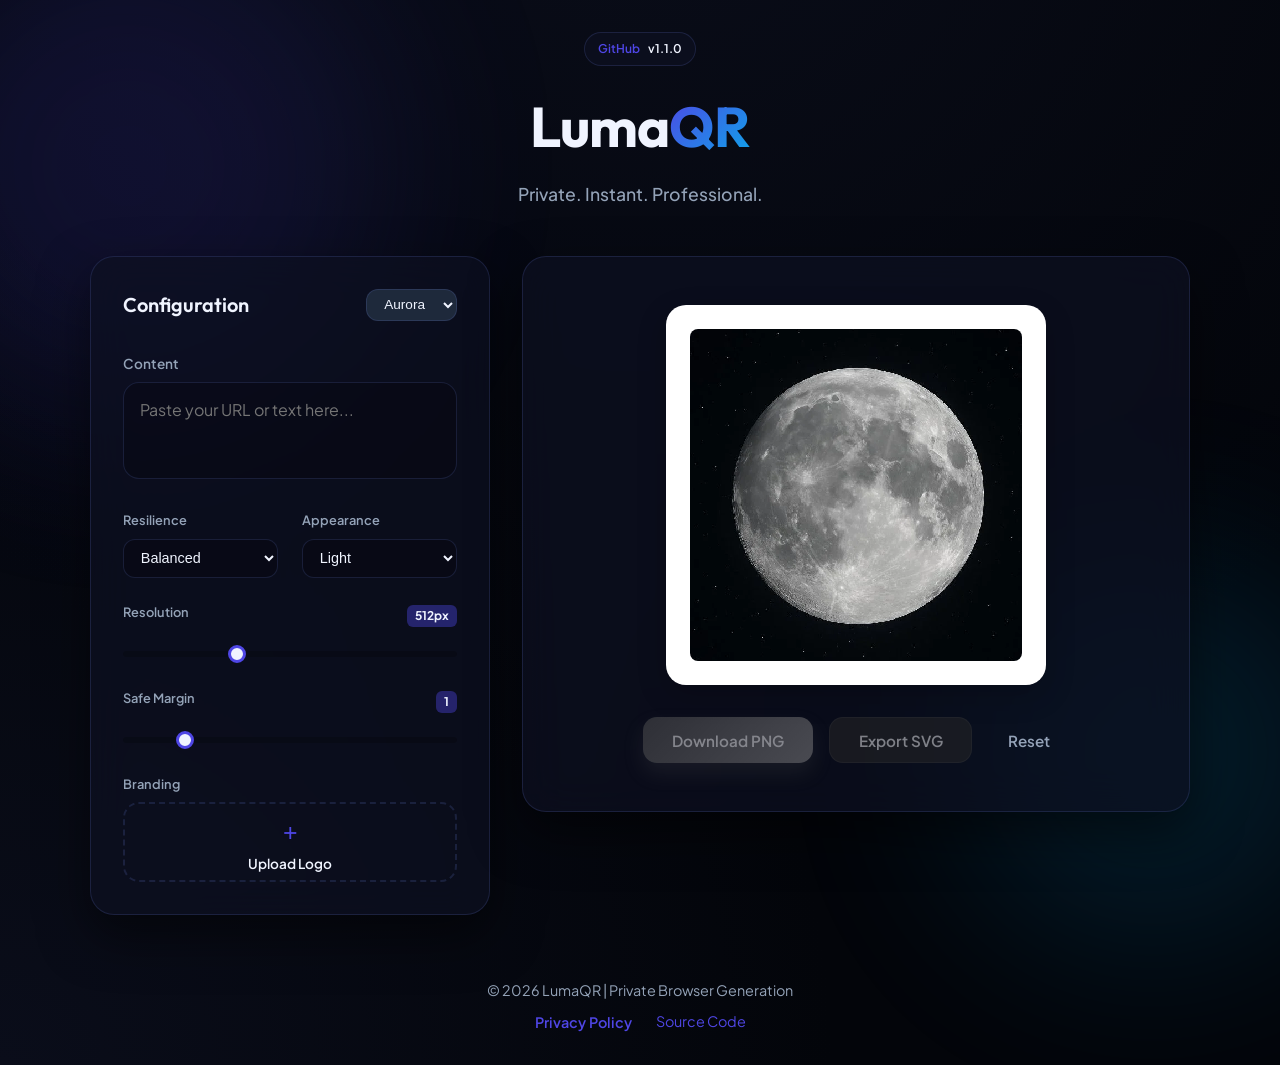
==== doc/index.html @ f00524c3 "moved the content folder from public to doc" ====
<!DOCTYPE html>
<html lang="en" data-theme="aurora">
  <head>
    <meta charset="UTF-8" />
    <meta name="viewport" content="width=device-width,initial-scale=1" />
    <meta
      name="description"
      content="LumaQR: Generate premium, private QR codes instantly in your browser. No account, no server-side storage, fast PNG/SVG export with custom logos."
    />
    <meta name="robots" content="index,follow" />
    <link rel="canonical" href="./" />

    <meta property="og:type" content="website" />
    <meta property="og:title" content="LumaQR | Premium QR Code Generator" />
    <meta
      property="og:description"
      content="Generate high-quality QR codes instantly. Privacy-first, browser-based, and customizable themes."
    />
    <meta property="og:image" content="./assets/luna.webp" />
    <meta property="og:url" content="./" />

    <meta name="twitter:card" content="summary_large_image" />
    <meta name="twitter:title" content="LumaQR | Premium QR Code Generator" />
    <meta
      name="twitter:description"
      content="Fast browser-based QR generator with customizable themes and logo support."
    />
    <meta name="twitter:image" content="./assets/luna.webp" />

    <title>LumaQR | Fast, Private, Premium</title>
    <link rel="icon" type="image/png" href="./assets/luna.webp" />
    <meta name="google-adsense-account" content="ca-pub-6433842942378095" />

    <link rel="preconnect" href="https://fonts.googleapis.com" />
    <link rel="preconnect" href="https://fonts.gstatic.com" crossorigin />
    <link
      href="https://fonts.googleapis.com/css2?family=Plus+Jakarta+Sans:wght@400;500;600;700&family=Outfit:wght@600;700&display=swap"
      rel="stylesheet"
    />

    <script src="./js/vendor/qrcode.min.js" defer></script>
    <script
      async
      src="https://pagead2.googlesyndication.com/pagead/js/adsbygoogle.js?client=ca-pub-6433842942378095"
      crossorigin="anonymous"
    ></script>
    <link rel="stylesheet" href="./css/styles.css" />
    <script src="./js/main.js" defer></script>
  </head>
  <body>
    <div class="glow-orb orb-1" aria-hidden="true"></div>
    <div class="glow-orb orb-2" aria-hidden="true"></div>
    <div id="toast-container" aria-live="polite"></div>

    <main class="app-container">
      <header class="app-header">
        <div class="header-badge">
          <a
            href="https://github.com/Pamperito74/luna-qr"
            target="_blank"
            rel="noopener noreferrer"
            class="badge-link"
          >
            <span class="badge-icon">GitHub</span>
            <span class="badge-text">v1.1.0</span>
          </a>
        </div>
        <h1>Luma<span>QR</span></h1>
        <p class="tagline">Private. Instant. Professional.</p>
      </header>

      <div class="main-layout">
        <!-- Sidebar Controls -->
        <aside class="controls-panel card">
          <div class="panel-header">
            <h2>Configuration</h2>
            <div class="theme-picker">
              <select id="themeSelect" aria-label="Select theme">
                <option value="aurora">Aurora</option>
                <option value="sunset">Sunset</option>
                <option value="mint">Mint</option>
              </select>
            </div>
          </div>

          <form id="qrForm" class="config-form" novalidate>
            <div class="input-group">
              <label for="inputText">Content</label>
              <textarea
                id="inputText"
                placeholder="Paste your URL or text here..."
                rows="3"
                maxlength="4296"
                required
              ></textarea>
            </div>

            <div class="settings-grid">
              <div class="setting">
                <label for="eccSelect">Resilience</label>
                <select id="eccSelect">
                  <option value="M">Balanced</option>
                  <option value="L">Compact</option>
                  <option value="Q">Robust</option>
                  <option value="H">Maximum</option>
                </select>
              </div>

              <div class="setting">
                <label for="bgModeSelect">Appearance</label>
                <select id="bgModeSelect">
                  <option value="light">Light</option>
                  <option value="dark">Dark</option>
                  <option value="transparent">Transparent</option>
                </select>
              </div>

              <div class="setting full-width">
                <div class="label-row">
                  <label for="sizeRange">Resolution</label>
                  <span class="value-tag"><span id="sizeValue">512</span>px</span>
                </div>
                <input id="sizeRange" type="range" min="256" max="1024" step="64" value="512" />
              </div>

              <div class="setting full-width">
                <div class="label-row">
                  <label for="marginRange">Safe Margin</label>
                  <span class="value-tag"><span id="marginValue">1</span></span>
                </div>
                <input id="marginRange" type="range" min="0" max="6" step="1" value="1" />
              </div>

              <div class="setting full-width logo-setting">
                <label>Branding</label>
                <div class="file-upload-wrapper">
                  <input id="logoInput" type="file" accept="image/png,image/jpeg,image/webp" />
                  <div class="file-dummy">
                    <span class="upload-icon">+</span>
                    <span class="upload-text">Upload Logo</span>
                  </div>
                </div>
                <div id="logoControls" class="hidden">
                  <div class="label-row">
                    <label for="logoSizeRange">Logo Scale</label>
                    <span class="value-tag"><span id="logoSizeValue">20</span>%</span>
                  </div>
                  <input id="logoSizeRange" type="range" min="12" max="30" step="1" value="20" />
                  <button id="removeLogoBtn" type="button" class="btn-text">Remove Logo</button>
                </div>
              </div>
            </div>
          </form>
        </aside>

        <!-- Preview Area -->
        <section class="preview-panel">
          <div class="preview-card card">
            <div id="qrContainer" class="qr-canvas-wrap">
              <img
                src="./assets/moon.webp"
                alt="QR Preview"
                id="qrImage"
                width="512"
                height="512"
              />
            </div>
            
            <div class="action-bar">
              <button id="downloadBtn" class="btn-primary" disabled>
                Download PNG
              </button>
              <button id="downloadSvgBtn" class="btn-secondary" disabled>
                Export SVG
              </button>
              <button id="clearBtn" class="btn-ghost">Reset</button>
            </div>
          </div>
          
          <div id="formMessage" class="status-message" aria-live="polite"></div>
        </section>
      </div>

      <footer class="app-footer">
        <p>&copy; <span id="year"></span> LumaQR | Private Browser Generation</p>
        <div class="footer-links">
          <button id="privacy-btn">Privacy Policy</button>
          <a href="https://github.com/Pamperito74/luna-qr" target="_blank" rel="noopener noreferrer">Source Code</a>
        </div>
      </footer>
    </main>

    <!-- Privacy Modal (Simplified for Premium feel) -->
    <div id="privacy-modal" role="dialog" aria-modal="true" aria-hidden="true">
      <div class="modal-glass">
        <div class="modal-content">
          <h2>Privacy at LumaQR</h2>
          <div class="scroll-area">
            <p><strong>100% Client-Side.</strong> Your data never leaves your browser. We don't have a backend to store your URLs or text.</p>
            <p><strong>Local Storage.</strong> We only save your theme preference locally.</p>
            <p><strong>Third-Parties.</strong> We use Google AdSense for hosting costs. They may use cookies for ad delivery.</p>
            <p><strong>Contact.</strong> <a href="mailto:luna-administrator@proton.me">luna-administrator@proton.me</a></p>
          </div>
          <button id="close-modal" class="btn-primary">Got it</button>
        </div>
      </div>
    </div>
  </body>
</html>
---- doc/css/styles.css ----
:root {
  --font-display: "Outfit", sans-serif;
  --font-body: "Plus Jakarta Sans", sans-serif;

  /* Aurora Theme (Default) */
  --bg: #03050a;
  --bg-accent: #0a0d1a;
  --surface: rgba(13, 17, 33, 0.7);
  --surface-border: rgba(120, 150, 255, 0.15);
  --text: #f0f4ff;
  --text-muted: #94a3b8;
  --primary: #4f46e5;
  --primary-glow: rgba(79, 70, 229, 0.4);
  --accent: #0ea5e9;
  --button-bg: #1e293b;
  --button-hover: #334155;
  --card-shadow: 0 20px 50px rgba(0, 0, 0, 0.5);
}

html[data-theme="sunset"] {
  --bg: #0a0505;
  --bg-accent: #1a0d0d;
  --surface: rgba(33, 13, 13, 0.7);
  --surface-border: rgba(255, 120, 120, 0.15);
  --text: #fff0f0;
  --text-muted: #b89494;
  --primary: #e11d48;
  --primary-glow: rgba(225, 29, 72, 0.4);
  --accent: #f59e0b;
  --button-bg: #3b1e1e;
  --button-hover: #553333;
}

html[data-theme="mint"] {
  --bg: #050a09;
  --bg-accent: #0d1a18;
  --surface: rgba(13, 33, 30, 0.7);
  --surface-border: rgba(120, 255, 220, 0.15);
  --text: #f0fffb;
  --text-muted: #94b8af;
  --primary: #059669;
  --primary-glow: rgba(5, 150, 105, 0.4);
  --accent: #10b981;
  --button-bg: #1e3b35;
  --button-hover: #33554d;
}

* {
  box-sizing: border-box;
  margin: 0;
  padding: 0;
}

body {
  font-family: var(--font-body);
  background-color: var(--bg);
  background-image: 
    radial-gradient(circle at 50% -20%, var(--bg-accent), transparent 70%),
    radial-gradient(circle at 0% 100%, var(--bg-accent), transparent 50%);
  color: var(--text);
  line-height: 1.6;
  min-height: 100vh;
  display: flex;
  justify-content: center;
  align-items: center;
  padding: 2rem 1rem;
  overflow-x: hidden;
}

/* Background Orbs */
.glow-orb {
  position: fixed;
  border-radius: 50%;
  z-index: -1;
  filter: blur(100px);
  opacity: 0.15;
  pointer-events: none;
}

.orb-1 {
  width: 40vw;
  height: 40vw;
  top: -10%;
  left: -10%;
  background: var(--primary);
}

.orb-2 {
  width: 30vw;
  height: 30vw;
  bottom: -5%;
  right: -5%;
  background: var(--accent);
}

.app-container {
  width: 100%;
  max-width: 1100px;
  animation: fadeUp 0.8s cubic-bezier(0.16, 1, 0.3, 1);
}

/* Header */
.app-header {
  text-align: center;
  margin-bottom: 3rem;
}

.header-badge {
  display: inline-block;
  margin-bottom: 1rem;
}

.badge-link {
  display: flex;
  align-items: center;
  gap: 0.5rem;
  padding: 0.4rem 0.8rem;
  background: var(--surface);
  border: 1px solid var(--surface-border);
  border-radius: 100px;
  text-decoration: none;
  font-size: 0.75rem;
  font-weight: 600;
  color: var(--text);
  transition: all 0.3s ease;
}

.badge-link:hover {
  background: var(--button-hover);
  border-color: var(--primary);
}

.badge-icon {
  color: var(--primary);
}

.app-header h1 {
  font-family: var(--font-display);
  font-size: 3.5rem;
  font-weight: 700;
  letter-spacing: -0.02em;
  margin-bottom: 0.5rem;
}

.app-header h1 span {
  background: linear-gradient(135deg, var(--primary), var(--accent));
  -webkit-background-clip: text;
  -webkit-text-fill-color: transparent;
}

.tagline {
  color: var(--text-muted);
  font-size: 1.1rem;
  font-weight: 500;
}

/* Layout */
.main-layout {
  display: grid;
  grid-template-columns: 400px 1fr;
  gap: 2rem;
  align-items: start;
}

/* Cards */
.card {
  background: var(--surface);
  backdrop-filter: blur(20px);
  -webkit-backdrop-filter: blur(20px);
  border: 1px solid var(--surface-border);
  border-radius: 24px;
  box-shadow: var(--card-shadow);
  padding: 2rem;
}

/* Controls Panel */
.panel-header {
  display: flex;
  justify-content: space-between;
  align-items: center;
  margin-bottom: 2rem;
}

.panel-header h2 {
  font-family: var(--font-display);
  font-size: 1.25rem;
  font-weight: 600;
}

.theme-picker select {
  background: var(--button-bg);
  border: 1px solid var(--surface-border);
  color: var(--text);
  padding: 0.4rem 0.8rem;
  border-radius: 12px;
  font-size: 0.85rem;
  outline: none;
  cursor: pointer;
}

.input-group {
  margin-bottom: 1.5rem;
}

.input-group label {
  display: block;
  font-size: 0.85rem;
  font-weight: 600;
  color: var(--text-muted);
  margin-bottom: 0.5rem;
}

textarea {
  width: 100%;
  background: rgba(0, 0, 0, 0.2);
  border: 1px solid var(--surface-border);
  border-radius: 16px;
  color: var(--text);
  padding: 1rem;
  font-family: inherit;
  font-size: 1rem;
  resize: none;
  transition: all 0.3s ease;
}

textarea:focus {
  outline: none;
  border-color: var(--primary);
  box-shadow: 0 0 0 4px var(--primary-glow);
}

.settings-grid {
  display: grid;
  grid-template-columns: 1fr 1fr;
  gap: 1.5rem;
}

.setting.full-width {
  grid-column: span 2;
}

.setting label {
  display: block;
  font-size: 0.8rem;
  font-weight: 600;
  color: var(--text-muted);
  margin-bottom: 0.5rem;
}

.setting select {
  width: 100%;
  background: rgba(0, 0, 0, 0.2);
  border: 1px solid var(--surface-border);
  color: var(--text);
  padding: 0.6rem 0.8rem;
  border-radius: 12px;
  font-size: 0.9rem;
  cursor: pointer;
}

.label-row {
  display: flex;
  justify-content: space-between;
  align-items: center;
  margin-bottom: 0.5rem;
}

.value-tag {
  background: var(--primary-glow);
  color: var(--text);
  padding: 0.1rem 0.5rem;
  border-radius: 6px;
  font-size: 0.75rem;
  font-weight: 700;
}

/* Custom Range Input */
input[type="range"] {
  -webkit-appearance: none;
  width: 100%;
  height: 6px;
  background: rgba(0, 0, 0, 0.2);
  border-radius: 10px;
  outline: none;
}

input[type="range"]::-webkit-slider-thumb {
  -webkit-appearance: none;
  width: 18px;
  height: 18px;
  background: var(--text);
  border: 3px solid var(--primary);
  border-radius: 50%;
  cursor: pointer;
  transition: all 0.2s ease;
}

input[type="range"]::-webkit-slider-thumb:hover {
  transform: scale(1.2);
}

/* File Upload */
.file-upload-wrapper {
  position: relative;
  width: 100%;
  height: 80px;
  border: 2px dashed var(--surface-border);
  border-radius: 16px;
  display: flex;
  justify-content: center;
  align-items: center;
  transition: all 0.3s ease;
  overflow: hidden;
}

.file-upload-wrapper:hover {
  border-color: var(--primary);
  background: rgba(255, 255, 255, 0.02);
}

#logoInput {
  position: absolute;
  width: 100%;
  height: 100%;
  opacity: 0;
  cursor: pointer;
  z-index: 2;
}

.file-dummy {
  display: flex;
  flex-direction: column;
  align-items: center;
  gap: 0.25rem;
}

.upload-icon {
  font-size: 1.5rem;
  color: var(--primary);
}

.upload-text {
  font-size: 0.85rem;
  font-weight: 600;
}

#logoControls {
  margin-top: 1rem;
  padding-top: 1rem;
  border-top: 1px solid var(--surface-border);
  animation: fadeIn 0.3s ease;
}

/* Preview Panel */
.preview-panel {
  display: flex;
  flex-direction: column;
  gap: 1.5rem;
}

.preview-card {
  display: flex;
  flex-direction: column;
  align-items: center;
  gap: 2rem;
  padding: 3rem;
  text-align: center;
}

.qr-canvas-wrap {
  background: white;
  padding: 1.5rem;
  border-radius: 20px;
  box-shadow: 0 10px 30px rgba(0, 0, 0, 0.2);
  width: 100%;
  max-width: 380px;
  aspect-ratio: 1;
  display: flex;
  justify-content: center;
  align-items: center;
}

.qr-canvas-wrap img {
  width: 100%;
  height: auto;
  image-rendering: pixelated;
  border-radius: 8px;
}

.action-bar {
  display: flex;
  gap: 1rem;
  width: 100%;
  justify-content: center;
}

/* Buttons */
button {
  font-family: inherit;
  font-weight: 600;
  border-radius: 14px;
  cursor: pointer;
  transition: all 0.3s cubic-bezier(0.16, 1, 0.3, 1);
  border: none;
  font-size: 0.95rem;
}

.btn-primary {
  background: linear-gradient(135deg, var(--primary), var(--accent));
  color: white;
  padding: 0.8rem 1.8rem;
  box-shadow: 0 10px 20px var(--primary-glow);
}

.btn-primary:hover:not(:disabled) {
  transform: translateY(-2px);
  box-shadow: 0 15px 30px var(--primary-glow);
}

.btn-secondary {
  background: var(--button-bg);
  color: var(--text);
  padding: 0.8rem 1.8rem;
  border: 1px solid var(--surface-border);
}

.btn-secondary:hover:not(:disabled) {
  background: var(--button-hover);
  border-color: var(--text-muted);
}

.btn-ghost {
  background: transparent;
  color: var(--text-muted);
  padding: 0.8rem 1.2rem;
}

.btn-ghost:hover {
  color: var(--text);
}

.btn-text {
  background: transparent;
  color: var(--primary);
  font-size: 0.8rem;
  padding: 0.5rem;
  margin-top: 0.5rem;
}

button:disabled {
  opacity: 0.5;
  cursor: not-allowed;
  filter: grayscale(1);
}

/* Status Message */
.status-message {
  text-align: center;
  font-size: 0.9rem;
  min-height: 1.4rem;
  color: var(--text-muted);
}

/* Footer */
.app-footer {
  margin-top: 4rem;
  text-align: center;
  color: var(--text-muted);
  font-size: 0.9rem;
}

.footer-links {
  margin-top: 0.5rem;
  display: flex;
  justify-content: center;
  gap: 1.5rem;
}

.footer-links a, .footer-links button {
  color: var(--primary);
  text-decoration: none;
  background: none;
  border: none;
  padding: 0;
  font-size: 0.9rem;
}

/* Modal */
#privacy-modal {
  position: fixed;
  inset: 0;
  z-index: 100;
  display: flex;
  justify-content: center;
  align-items: center;
  padding: 1.5rem;
  opacity: 0;
  pointer-events: none;
  transition: opacity 0.4s ease;
}

#privacy-modal[aria-hidden="false"] {
  opacity: 1;
  pointer-events: auto;
}

.modal-glass {
  position: absolute;
  inset: 0;
  background: rgba(0, 0, 0, 0.8);
  backdrop-filter: blur(10px);
}

.modal-content {
  position: relative;
  background: var(--bg-accent);
  border: 1px solid var(--surface-border);
  border-radius: 32px;
  width: 100%;
  max-width: 500px;
  padding: 2.5rem;
  z-index: 1;
  transform: translateY(20px);
  transition: transform 0.4s cubic-bezier(0.16, 1, 0.3, 1);
}

#privacy-modal[aria-hidden="false"] .modal-content {
  transform: translateY(0);
}

.modal-content h2 {
  font-family: var(--font-display);
  margin-bottom: 1.5rem;
}

.scroll-area {
  max-height: 300px;
  overflow-y: auto;
  margin-bottom: 2rem;
  padding-right: 1rem;
}

.scroll-area p {
  margin-bottom: 1rem;
  font-size: 0.95rem;
  color: var(--text-muted);
}

.scroll-area p strong {
  color: var(--text);
}

/* Toasts */
#toast-container {
  position: fixed;
  bottom: 2rem;
  right: 2rem;
  z-index: 1000;
  display: flex;
  flex-direction: column;
  gap: 1rem;
}

.toast {
  background: var(--button-bg);
  border: 1px solid var(--primary);
  color: var(--text);
  padding: 1rem 1.5rem;
  border-radius: 16px;
  box-shadow: 0 10px 30px rgba(0, 0, 0, 0.3);
  font-weight: 600;
  font-size: 0.9rem;
  animation: slideIn 0.4s cubic-bezier(0.16, 1, 0.3, 1);
}

.toast.toast-out {
  animation: fadeOut 0.3s ease forwards;
}

/* Animations */
@keyframes fadeUp {
  from { opacity: 0; transform: translateY(30px); }
  to { opacity: 1; transform: translateY(0); }
}

@keyframes fadeIn {
  from { opacity: 0; }
  to { opacity: 1; }
}

@keyframes slideIn {
  from { transform: translateX(100px); opacity: 0; }
  to { transform: translateX(0); opacity: 1; }
}

@keyframes fadeOut {
  to { opacity: 0; transform: translateY(10px); }
}

/* Utility */
.hidden {
  display: none !important;
}

/* Responsive */
@media (max-width: 900px) {
  .main-layout {
    grid-template-columns: 1fr;
  }
  
  .app-header h1 {
    font-size: 2.5rem;
  }
  
  .controls-panel {
    order: 2;
  }
  
  .preview-panel {
    order: 1;
  }
}

@media (max-width: 500px) {
  .app-header h1 {
    font-size: 2rem;
  }
  
  .preview-card {
    padding: 1.5rem;
  }
  
  .action-bar {
    flex-direction: column;
  }
  
  .settings-grid {
    grid-template-columns: 1fr;
  }
  
  .setting.full-width {
    grid-column: span 1;
  }
}
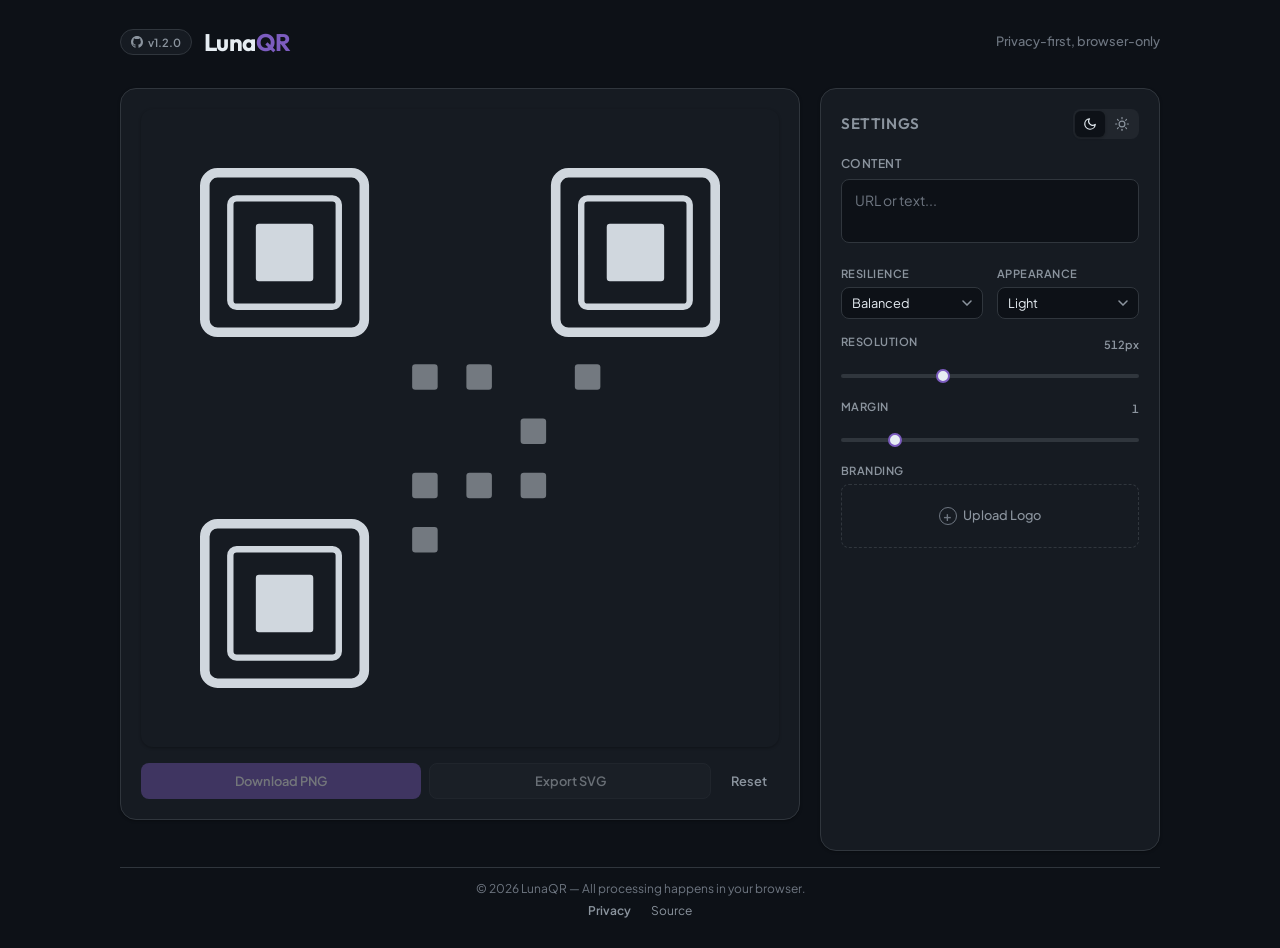
==== commit 3c7acf71: "refactor UI/UX" ====
--- a/doc/index.html
+++ b/doc/index.html
@@ -1,17 +1,17 @@
 <!DOCTYPE html>
-<html lang="en" data-theme="aurora">
+<html lang="en" data-theme="dark">
   <head>
     <meta charset="UTF-8" />
     <meta name="viewport" content="width=device-width,initial-scale=1" />
     <meta
       name="description"
-      content="LumaQR: Generate premium, private QR codes instantly in your browser. No account, no server-side storage, fast PNG/SVG export with custom logos."
+      content="LunaQR: Generate premium, private QR codes instantly in your browser. No account, no server-side storage, fast PNG/SVG export with custom logos."
     />
     <meta name="robots" content="index,follow" />
     <link rel="canonical" href="./" />
 
     <meta property="og:type" content="website" />
-    <meta property="og:title" content="LumaQR | Premium QR Code Generator" />
+    <meta property="og:title" content="LunaQR | Premium QR Code Generator" />
     <meta
       property="og:description"
       content="Generate high-quality QR codes instantly. Privacy-first, browser-based, and customizable themes."
@@ -20,14 +20,14 @@
     <meta property="og:url" content="./" />
 
     <meta name="twitter:card" content="summary_large_image" />
-    <meta name="twitter:title" content="LumaQR | Premium QR Code Generator" />
+    <meta name="twitter:title" content="LunaQR | Premium QR Code Generator" />
     <meta
       name="twitter:description"
       content="Fast browser-based QR generator with customizable themes and logo support."
     />
     <meta name="twitter:image" content="./assets/luna.webp" />
 
-    <title>LumaQR | Fast, Private, Premium</title>
+    <title>LunaQR | Fast, Private, Premium</title>
     <link rel="icon" type="image/png" href="./assets/luna.webp" />
     <meta name="google-adsense-account" content="ca-pub-6433842942378095" />
 
@@ -48,38 +48,70 @@
     <script src="./js/main.js" defer></script>
   </head>
   <body>
-    <div class="glow-orb orb-1" aria-hidden="true"></div>
-    <div class="glow-orb orb-2" aria-hidden="true"></div>
     <div id="toast-container" aria-live="polite"></div>
 
     <main class="app-container">
       <header class="app-header">
-        <div class="header-badge">
-          <a
-            href="https://github.com/Pamperito74/luna-qr"
-            target="_blank"
-            rel="noopener noreferrer"
-            class="badge-link"
-          >
-            <span class="badge-icon">GitHub</span>
-            <span class="badge-text">v1.1.0</span>
-          </a>
-        </div>
-        <h1>Luma<span>QR</span></h1>
-        <p class="tagline">Private. Instant. Professional.</p>
+        <a
+          href="https://github.com/Pamperito74/luna-qr"
+          target="_blank"
+          rel="noopener noreferrer"
+          class="badge-link"
+        >
+          <svg xmlns="http://www.w3.org/2000/svg" viewBox="0 0 16 16" fill="currentColor">
+            <path d="M8 0C3.58 0 0 3.58 0 8c0 3.54 2.29 6.53 5.47 7.59.4.07.55-.17.55-.38 0-.19-.01-.82-.01-1.49-2.01.37-2.53-.49-2.69-.94-.09-.23-.48-.94-.82-1.13-.28-.15-.68-.52-.01-.53.63-.01 1.08.58 1.23.82.72 1.21 1.87.87 2.33.66.07-.52.28-.87.51-1.07-1.78-.2-3.64-.89-3.64-3.95 0-.87.31-1.59.82-2.15-.08-.2-.36-1.02.08-2.12 0 0 .67-.21 2.2.82.64-.18 1.32-.27 2-.27.68 0 1.36.09 2 .27 1.53-1.04 2.2-.82 2.2-.82.44 1.1.16 1.92.08 2.12.51.56.82 1.27.82 2.15 0 3.07-1.87 3.75-3.65 3.95.29.25.54.73.54 1.48 0 1.07-.01 1.93-.01 2.2 0 .21.15.46.55.38A8.013 8.013 0 0016 8c0-4.42-3.58-8-8-8z"/>
+          </svg>
+          <span>v1.2.0</span>
+        </a>
+        <h1>Luna<span>QR</span></h1>
+        <span class="tagline">Privacy-first, browser-only</span>
       </header>
 
       <div class="main-layout">
-        <!-- Sidebar Controls -->
+        <section class="preview-panel">
+          <div class="preview-card card">
+            <div id="qrContainer" class="qr-canvas-wrap">
+              <img
+                src="./assets/placeholder.svg"
+                alt="QR Preview"
+                id="qrImage"
+                width="512"
+                height="512"
+              />
+            </div>
+
+            <div class="action-bar">
+              <button id="downloadBtn" class="btn-primary" disabled>
+                Download PNG
+              </button>
+              <button id="downloadSvgBtn" class="btn-secondary" disabled>
+                Export SVG
+              </button>
+              <button id="clearBtn" class="btn-ghost">Reset</button>
+            </div>
+          </div>
+
+          <div id="formMessage" class="status-message" aria-live="polite"></div>
+        </section>
+
         <aside class="controls-panel card">
           <div class="panel-header">
-            <h2>Configuration</h2>
-            <div class="theme-picker">
-              <select id="themeSelect" aria-label="Select theme">
-                <option value="aurora">Aurora</option>
-                <option value="sunset">Sunset</option>
-                <option value="mint">Mint</option>
-              </select>
+            <h2>Settings</h2>
+            <div class="theme-toggle" role="radiogroup" aria-label="Color theme">
+              <button data-theme="dark" class="theme-btn active" role="radio" aria-checked="true" aria-label="Dark theme">
+                <svg xmlns="http://www.w3.org/2000/svg" viewBox="0 0 24 24" fill="none" stroke="currentColor" stroke-width="2" stroke-linecap="round" stroke-linejoin="round">
+                  <path d="M21 12.79A9 9 0 1 1 11.21 3 7 7 0 0 0 21 12.79z"/>
+                </svg>
+              </button>
+              <button data-theme="light" class="theme-btn" role="radio" aria-checked="false" aria-label="Light theme">
+                <svg xmlns="http://www.w3.org/2000/svg" viewBox="0 0 24 24" fill="none" stroke="currentColor" stroke-width="2" stroke-linecap="round" stroke-linejoin="round">
+                  <circle cx="12" cy="12" r="5"/>
+                  <line x1="12" y1="1" x2="12" y2="3"/><line x1="12" y1="21" x2="12" y2="23"/>
+                  <line x1="4.22" y1="4.22" x2="5.64" y2="5.64"/><line x1="18.36" y1="18.36" x2="19.78" y2="19.78"/>
+                  <line x1="1" y1="12" x2="3" y2="12"/><line x1="21" y1="12" x2="23" y2="12"/>
+                  <line x1="4.22" y1="19.78" x2="5.64" y2="18.36"/><line x1="18.36" y1="5.64" x2="19.78" y2="4.22"/>
+                </svg>
+              </button>
             </div>
           </div>
 
@@ -88,8 +120,8 @@
               <label for="inputText">Content</label>
               <textarea
                 id="inputText"
-                placeholder="Paste your URL or text here..."
-                rows="3"
+                placeholder="URL or text..."
+                rows="2"
                 maxlength="4296"
                 required
               ></textarea>
@@ -125,7 +157,7 @@
 
               <div class="setting full-width">
                 <div class="label-row">
-                  <label for="marginRange">Safe Margin</label>
+                  <label for="marginRange">Margin</label>
                   <span class="value-tag"><span id="marginValue">1</span></span>
                 </div>
                 <input id="marginRange" type="range" min="0" max="6" step="1" value="1" />
@@ -142,67 +174,38 @@
                 </div>
                 <div id="logoControls" class="hidden">
                   <div class="label-row">
-                    <label for="logoSizeRange">Logo Scale</label>
+                    <label for="logoSizeRange">Scale</label>
                     <span class="value-tag"><span id="logoSizeValue">20</span>%</span>
                   </div>
                   <input id="logoSizeRange" type="range" min="12" max="30" step="1" value="20" />
-                  <button id="removeLogoBtn" type="button" class="btn-text">Remove Logo</button>
+                  <button id="removeLogoBtn" type="button" class="btn-text">Remove logo</button>
                 </div>
               </div>
             </div>
           </form>
         </aside>
-
-        <!-- Preview Area -->
-        <section class="preview-panel">
-          <div class="preview-card card">
-            <div id="qrContainer" class="qr-canvas-wrap">
-              <img
-                src="./assets/moon.webp"
-                alt="QR Preview"
-                id="qrImage"
-                width="512"
-                height="512"
-              />
-            </div>
-            
-            <div class="action-bar">
-              <button id="downloadBtn" class="btn-primary" disabled>
-                Download PNG
-              </button>
-              <button id="downloadSvgBtn" class="btn-secondary" disabled>
-                Export SVG
-              </button>
-              <button id="clearBtn" class="btn-ghost">Reset</button>
-            </div>
-          </div>
-          
-          <div id="formMessage" class="status-message" aria-live="polite"></div>
-        </section>
       </div>
 
       <footer class="app-footer">
-        <p>&copy; <span id="year"></span> LumaQR | Private Browser Generation</p>
+        <p>&copy; <span id="year"></span> LunaQR &mdash; All processing happens in your browser.</p>
         <div class="footer-links">
-          <button id="privacy-btn">Privacy Policy</button>
-          <a href="https://github.com/Pamperito74/luna-qr" target="_blank" rel="noopener noreferrer">Source Code</a>
+          <button id="privacy-btn">Privacy</button>
+          <a href="https://github.com/Pamperito74/luna-qr" target="_blank" rel="noopener noreferrer">Source</a>
         </div>
       </footer>
     </main>
 
-    <!-- Privacy Modal (Simplified for Premium feel) -->
     <div id="privacy-modal" role="dialog" aria-modal="true" aria-hidden="true">
-      <div class="modal-glass">
-        <div class="modal-content">
-          <h2>Privacy at LumaQR</h2>
-          <div class="scroll-area">
-            <p><strong>100% Client-Side.</strong> Your data never leaves your browser. We don't have a backend to store your URLs or text.</p>
-            <p><strong>Local Storage.</strong> We only save your theme preference locally.</p>
-            <p><strong>Third-Parties.</strong> We use Google AdSense for hosting costs. They may use cookies for ad delivery.</p>
-            <p><strong>Contact.</strong> <a href="mailto:luna-administrator@proton.me">luna-administrator@proton.me</a></p>
-          </div>
-          <button id="close-modal" class="btn-primary">Got it</button>
+      <div class="modal-glass"></div>
+      <div class="modal-content">
+        <h2>Privacy at LunaQR</h2>
+        <div class="scroll-area">
+          <p><strong>100% Client-Side.</strong> Your data never leaves your browser. We don't have a backend to store your URLs or text.</p>
+          <p><strong>Local Storage.</strong> We only save your theme preference locally.</p>
+          <p><strong>Third-Parties.</strong> We use Google AdSense for hosting costs. They may use cookies for ad delivery.</p>
+          <p><strong>Contact.</strong> <a href="mailto:luna-administrator@proton.me">luna-administrator@proton.me</a></p>
         </div>
+        <button id="close-modal" class="btn-primary">Got it</button>
       </div>
     </div>
   </body>
--- a/doc/css/styles.css
+++ b/doc/css/styles.css
@@ -2,47 +2,49 @@
   --font-display: "Outfit", sans-serif;
   --font-body: "Plus Jakarta Sans", sans-serif;
 
-  /* Aurora Theme (Default) */
-  --bg: #03050a;
-  --bg-accent: #0a0d1a;
-  --surface: rgba(13, 17, 33, 0.7);
-  --surface-border: rgba(120, 150, 255, 0.15);
-  --text: #f0f4ff;
-  --text-muted: #94a3b8;
-  --primary: #4f46e5;
-  --primary-glow: rgba(79, 70, 229, 0.4);
-  --accent: #0ea5e9;
-  --button-bg: #1e293b;
-  --button-hover: #334155;
-  --card-shadow: 0 20px 50px rgba(0, 0, 0, 0.5);
-}
-
-html[data-theme="sunset"] {
-  --bg: #0a0505;
-  --bg-accent: #1a0d0d;
-  --surface: rgba(33, 13, 13, 0.7);
-  --surface-border: rgba(255, 120, 120, 0.15);
-  --text: #fff0f0;
-  --text-muted: #b89494;
-  --primary: #e11d48;
-  --primary-glow: rgba(225, 29, 72, 0.4);
-  --accent: #f59e0b;
-  --button-bg: #3b1e1e;
-  --button-hover: #553333;
-}
-
-html[data-theme="mint"] {
-  --bg: #050a09;
-  --bg-accent: #0d1a18;
-  --surface: rgba(13, 33, 30, 0.7);
-  --surface-border: rgba(120, 255, 220, 0.15);
-  --text: #f0fffb;
-  --text-muted: #94b8af;
-  --primary: #059669;
-  --primary-glow: rgba(5, 150, 105, 0.4);
-  --accent: #10b981;
-  --button-bg: #1e3b35;
-  --button-hover: #33554d;
+  /* Lunar Dark (default) — inspired by GitHub Dark with lunar purple accent */
+  --bg: #0d1117;
+  --bg-accent: #161b22;
+  --surface: #161b22;
+  --surface-border: #30363d;
+  --text: #e6edf3;
+  --text-muted: #8b949e;
+  --text-subtle: #6e7681;
+  --primary: #7c5cbf;
+  --primary-hover: #6e56cf;
+  --primary-muted: rgba(124, 92, 191, 0.15);
+  --accent: #3b82f6;
+  --accent-muted: rgba(59, 130, 246, 0.12);
+  --button-bg: #21262d;
+  --button-hover: #30363d;
+  --input-bg: #0d1117;
+  --focus-ring: rgba(124, 92, 191, 0.35);
+  --shadow-sm: 0 1px 3px rgba(0, 0, 0, 0.3);
+  --shadow-md: 0 4px 12px rgba(0, 0, 0, 0.4);
+  --radius: 12px;
+  --radius-sm: 8px;
+  --radius-lg: 16px;
+}
+
+html[data-theme="light"] {
+  --bg: #f6f8fa;
+  --bg-accent: #ffffff;
+  --surface: #ffffff;
+  --surface-border: #d0d7de;
+  --text: #1f2328;
+  --text-muted: #656d76;
+  --text-subtle: #8b949e;
+  --primary: #7c5cbf;
+  --primary-hover: #6e56cf;
+  --primary-muted: rgba(124, 92, 191, 0.1);
+  --accent: #2563eb;
+  --accent-muted: rgba(37, 99, 235, 0.1);
+  --button-bg: #f3f4f6;
+  --button-hover: #e5e7eb;
+  --input-bg: #f6f8fa;
+  --focus-ring: rgba(124, 92, 191, 0.25);
+  --shadow-sm: 0 1px 3px rgba(0, 0, 0, 0.08);
+  --shadow-md: 0 4px 12px rgba(0, 0, 0, 0.12);
 }
 
 * {
@@ -53,186 +55,211 @@
 
 body {
   font-family: var(--font-body);
-  background-color: var(--bg);
-  background-image: 
-    radial-gradient(circle at 50% -20%, var(--bg-accent), transparent 70%),
-    radial-gradient(circle at 0% 100%, var(--bg-accent), transparent 50%);
-  color: var(--text);
-  line-height: 1.6;
+  background: var(--bg);
+  color: var(--text);
+  line-height: 1.5;
   min-height: 100vh;
   display: flex;
   justify-content: center;
-  align-items: center;
-  padding: 2rem 1rem;
-  overflow-x: hidden;
-}
-
-/* Background Orbs */
-.glow-orb {
-  position: fixed;
-  border-radius: 50%;
-  z-index: -1;
-  filter: blur(100px);
-  opacity: 0.15;
-  pointer-events: none;
-}
-
-.orb-1 {
-  width: 40vw;
-  height: 40vw;
-  top: -10%;
-  left: -10%;
-  background: var(--primary);
-}
-
-.orb-2 {
-  width: 30vw;
-  height: 30vw;
-  bottom: -5%;
-  right: -5%;
-  background: var(--accent);
+  padding: 1rem;
+  -webkit-font-smoothing: antialiased;
 }
 
 .app-container {
   width: 100%;
-  max-width: 1100px;
-  animation: fadeUp 0.8s cubic-bezier(0.16, 1, 0.3, 1);
-}
-
-/* Header */
+  max-width: 1040px;
+  display: flex;
+  flex-direction: column;
+}
+
+/* ─── Header ─── */
+
 .app-header {
-  text-align: center;
-  margin-bottom: 3rem;
-}
-
-.header-badge {
-  display: inline-block;
-  margin-bottom: 1rem;
+  display: flex;
+  align-items: center;
+  gap: 0.75rem;
+  margin-bottom: 1.25rem;
+  padding: 0.5rem 0;
+}
+
+.app-header h1 {
+  font-family: var(--font-display);
+  font-size: 1.5rem;
+  font-weight: 700;
+  letter-spacing: -0.02em;
+  color: var(--text);
+}
+
+.app-header h1 span {
+  color: var(--primary);
 }
 
 .badge-link {
-  display: flex;
-  align-items: center;
-  gap: 0.5rem;
-  padding: 0.4rem 0.8rem;
+  display: inline-flex;
+  align-items: center;
+  gap: 0.35rem;
+  padding: 0.25rem 0.6rem;
   background: var(--surface);
   border: 1px solid var(--surface-border);
   border-radius: 100px;
   text-decoration: none;
+  font-size: 0.7rem;
+  font-weight: 600;
+  color: var(--text-muted);
+  transition: border-color 0.2s;
+  white-space: nowrap;
+}
+
+.badge-link:hover {
+  border-color: var(--primary);
+}
+
+.badge-link svg {
+  width: 12px;
+  height: 12px;
+}
+
+.tagline {
+  margin-left: auto;
+  font-size: 0.8rem;
+  color: var(--text-subtle);
+  font-weight: 500;
+}
+
+/* ─── Main Layout ─── */
+
+.main-layout {
+  display: grid;
+  grid-template-columns: 1fr 340px;
+  gap: 1.25rem;
+  flex: 1;
+  min-height: 0;
+}
+
+/* ─── Cards ─── */
+
+.card {
+  background: var(--surface);
+  border: 1px solid var(--surface-border);
+  border-radius: var(--radius-lg);
+  box-shadow: var(--shadow-sm);
+}
+
+/* ─── Controls Panel ─── */
+
+.controls-panel {
+  padding: 1.25rem;
+  display: flex;
+  flex-direction: column;
+}
+
+.panel-header {
+  display: flex;
+  justify-content: space-between;
+  align-items: center;
+  margin-bottom: 1rem;
+}
+
+.panel-header h2 {
+  font-family: var(--font-display);
+  font-size: 0.95rem;
+  font-weight: 600;
+  color: var(--text-muted);
+  text-transform: uppercase;
+  letter-spacing: 0.04em;
+}
+
+/* Theme Toggle */
+
+.theme-toggle {
+  display: flex;
+  background: var(--button-bg);
+  border-radius: var(--radius-sm);
+  padding: 2px;
+  gap: 2px;
+}
+
+.theme-btn {
+  display: flex;
+  align-items: center;
+  justify-content: center;
+  width: 30px;
+  height: 26px;
+  border: none;
+  border-radius: 6px;
+  background: transparent;
+  color: var(--text-muted);
+  cursor: pointer;
+  transition: all 0.15s;
+  font-size: 0;
+}
+
+.theme-btn svg {
+  width: 14px;
+  height: 14px;
+  stroke-width: 2;
+}
+
+.theme-btn:hover {
+  color: var(--text);
+}
+
+.theme-btn.active {
+  background: var(--bg);
+  color: var(--text);
+  box-shadow: var(--shadow-sm);
+}
+
+/* ─── Form ─── */
+
+.config-form {
+  flex: 1;
+  display: flex;
+  flex-direction: column;
+}
+
+.input-group {
+  margin-bottom: 1rem;
+}
+
+.input-group label {
+  display: block;
   font-size: 0.75rem;
   font-weight: 600;
-  color: var(--text);
-  transition: all 0.3s ease;
-}
-
-.badge-link:hover {
-  background: var(--button-hover);
-  border-color: var(--primary);
-}
-
-.badge-icon {
-  color: var(--primary);
-}
-
-.app-header h1 {
-  font-family: var(--font-display);
-  font-size: 3.5rem;
-  font-weight: 700;
-  letter-spacing: -0.02em;
-  margin-bottom: 0.5rem;
-}
-
-.app-header h1 span {
-  background: linear-gradient(135deg, var(--primary), var(--accent));
-  -webkit-background-clip: text;
-  -webkit-text-fill-color: transparent;
-}
-
-.tagline {
-  color: var(--text-muted);
-  font-size: 1.1rem;
-  font-weight: 500;
-}
-
-/* Layout */
-.main-layout {
-  display: grid;
-  grid-template-columns: 400px 1fr;
-  gap: 2rem;
-  align-items: start;
-}
-
-/* Cards */
-.card {
-  background: var(--surface);
-  backdrop-filter: blur(20px);
-  -webkit-backdrop-filter: blur(20px);
+  color: var(--text-muted);
+  margin-bottom: 0.35rem;
+  text-transform: uppercase;
+  letter-spacing: 0.04em;
+}
+
+textarea {
+  width: 100%;
+  background: var(--input-bg);
   border: 1px solid var(--surface-border);
-  border-radius: 24px;
-  box-shadow: var(--card-shadow);
-  padding: 2rem;
-}
-
-/* Controls Panel */
-.panel-header {
-  display: flex;
-  justify-content: space-between;
-  align-items: center;
-  margin-bottom: 2rem;
-}
-
-.panel-header h2 {
-  font-family: var(--font-display);
-  font-size: 1.25rem;
-  font-weight: 600;
-}
-
-.theme-picker select {
-  background: var(--button-bg);
-  border: 1px solid var(--surface-border);
-  color: var(--text);
-  padding: 0.4rem 0.8rem;
-  border-radius: 12px;
-  font-size: 0.85rem;
-  outline: none;
-  cursor: pointer;
-}
-
-.input-group {
-  margin-bottom: 1.5rem;
-}
-
-.input-group label {
-  display: block;
-  font-size: 0.85rem;
-  font-weight: 600;
-  color: var(--text-muted);
-  margin-bottom: 0.5rem;
-}
-
-textarea {
-  width: 100%;
-  background: rgba(0, 0, 0, 0.2);
-  border: 1px solid var(--surface-border);
-  border-radius: 16px;
-  color: var(--text);
-  padding: 1rem;
+  border-radius: var(--radius-sm);
+  color: var(--text);
+  padding: 0.65rem 0.8rem;
   font-family: inherit;
-  font-size: 1rem;
+  font-size: 0.875rem;
+  line-height: 1.5;
   resize: none;
-  transition: all 0.3s ease;
+  transition: border-color 0.15s, box-shadow 0.15s;
 }
 
 textarea:focus {
   outline: none;
   border-color: var(--primary);
-  box-shadow: 0 0 0 4px var(--primary-glow);
+  box-shadow: 0 0 0 3px var(--focus-ring);
+}
+
+textarea::placeholder {
+  color: var(--text-subtle);
 }
 
 .settings-grid {
   display: grid;
   grid-template-columns: 1fr 1fr;
-  gap: 1.5rem;
+  gap: 0.875rem;
 }
 
 .setting.full-width {
@@ -241,81 +268,105 @@
 
 .setting label {
   display: block;
+  font-size: 0.7rem;
+  font-weight: 600;
+  color: var(--text-muted);
+  margin-bottom: 0.3rem;
+  text-transform: uppercase;
+  letter-spacing: 0.04em;
+}
+
+.setting select {
+  width: 100%;
+  background: var(--input-bg);
+  border: 1px solid var(--surface-border);
+  border-radius: var(--radius-sm);
+  color: var(--text);
+  padding: 0.45rem 0.65rem;
   font-size: 0.8rem;
+  font-family: inherit;
+  cursor: pointer;
+  transition: border-color 0.15s;
+  appearance: none;
+  background-image: url("data:image/svg+xml,%3Csvg xmlns='http://www.w3.org/2000/svg' width='10' height='6'%3E%3Cpath d='M1 1l4 4 4-4' stroke='%238b949e' fill='none' stroke-width='1.5' stroke-linecap='round'/%3E%3C/svg%3E");
+  background-repeat: no-repeat;
+  background-position: right 0.6rem center;
+  padding-right: 1.5rem;
+}
+
+.setting select:focus {
+  outline: none;
+  border-color: var(--primary);
+  box-shadow: 0 0 0 3px var(--focus-ring);
+}
+
+.label-row {
+  display: flex;
+  justify-content: space-between;
+  align-items: center;
+  margin-bottom: 0.3rem;
+}
+
+.value-tag {
+  font-size: 0.7rem;
   font-weight: 600;
   color: var(--text-muted);
-  margin-bottom: 0.5rem;
-}
-
-.setting select {
-  width: 100%;
-  background: rgba(0, 0, 0, 0.2);
-  border: 1px solid var(--surface-border);
-  color: var(--text);
-  padding: 0.6rem 0.8rem;
-  border-radius: 12px;
-  font-size: 0.9rem;
-  cursor: pointer;
-}
-
-.label-row {
-  display: flex;
-  justify-content: space-between;
-  align-items: center;
-  margin-bottom: 0.5rem;
-}
-
-.value-tag {
-  background: var(--primary-glow);
-  color: var(--text);
-  padding: 0.1rem 0.5rem;
-  border-radius: 6px;
-  font-size: 0.75rem;
-  font-weight: 700;
-}
-
-/* Custom Range Input */
+  font-variant-numeric: tabular-nums;
+}
+
+/* Custom Range */
+
 input[type="range"] {
   -webkit-appearance: none;
   width: 100%;
-  height: 6px;
-  background: rgba(0, 0, 0, 0.2);
-  border-radius: 10px;
+  height: 4px;
+  background: var(--surface-border);
+  border-radius: 4px;
   outline: none;
+  transition: background 0.15s;
 }
 
 input[type="range"]::-webkit-slider-thumb {
   -webkit-appearance: none;
-  width: 18px;
-  height: 18px;
+  width: 14px;
+  height: 14px;
   background: var(--text);
-  border: 3px solid var(--primary);
+  border: 2px solid var(--primary);
   border-radius: 50%;
   cursor: pointer;
-  transition: all 0.2s ease;
+  transition: transform 0.15s;
 }
 
 input[type="range"]::-webkit-slider-thumb:hover {
-  transform: scale(1.2);
+  transform: scale(1.15);
+}
+
+input[type="range"]:focus::-webkit-slider-thumb {
+  box-shadow: 0 0 0 3px var(--focus-ring);
 }
 
 /* File Upload */
+
+.logo-setting {
+  margin-top: auto;
+}
+
 .file-upload-wrapper {
   position: relative;
   width: 100%;
-  height: 80px;
-  border: 2px dashed var(--surface-border);
-  border-radius: 16px;
-  display: flex;
-  justify-content: center;
-  align-items: center;
-  transition: all 0.3s ease;
+  height: 64px;
+  border: 1.5px dashed var(--surface-border);
+  border-radius: var(--radius-sm);
+  display: flex;
+  justify-content: center;
+  align-items: center;
+  transition: border-color 0.15s, background 0.15s;
   overflow: hidden;
 }
 
 .file-upload-wrapper:hover {
   border-color: var(--primary);
-  background: rgba(255, 255, 255, 0.02);
+  background: var(--primary-muted);
 }
 
 #logoInput {
@@ -329,163 +380,227 @@
 
 .file-dummy {
   display: flex;
-  flex-direction: column;
-  align-items: center;
-  gap: 0.25rem;
+  align-items: center;
+  gap: 0.4rem;
+  pointer-events: none;
 }
 
 .upload-icon {
-  font-size: 1.5rem;
-  color: var(--primary);
-}
-
-.upload-text {
+  width: 18px;
+  height: 18px;
+  display: flex;
+  align-items: center;
+  justify-content: center;
+  border: 1.5px solid var(--text-subtle);
+  border-radius: 50%;
+  color: var(--text-subtle);
   font-size: 0.85rem;
   font-weight: 600;
+  line-height: 1;
+}
+
+.upload-text {
+  font-size: 0.8rem;
+  font-weight: 500;
+  color: var(--text-muted);
 }
 
 #logoControls {
-  margin-top: 1rem;
-  padding-top: 1rem;
+  margin-top: 0.75rem;
+  padding-top: 0.75rem;
   border-top: 1px solid var(--surface-border);
-  animation: fadeIn 0.3s ease;
-}
-
-/* Preview Panel */
+}
+
+/* ─── Preview Panel ─── */
+
 .preview-panel {
   display: flex;
   flex-direction: column;
-  gap: 1.5rem;
+  gap: 0.75rem;
 }
 
 .preview-card {
+  flex: 1;
   display: flex;
   flex-direction: column;
   align-items: center;
-  gap: 2rem;
-  padding: 3rem;
+  justify-content: center;
+  padding: 1.25rem;
+  gap: 1rem;
   text-align: center;
 }
 
 .qr-canvas-wrap {
-  background: white;
-  padding: 1.5rem;
-  border-radius: 20px;
-  box-shadow: 0 10px 30px rgba(0, 0, 0, 0.2);
-  width: 100%;
-  max-width: 380px;
-  aspect-ratio: 1;
-  display: flex;
-  justify-content: center;
-  align-items: center;
+  background: var(--qr-bg);
+  border-radius: var(--radius);
+  box-shadow: var(--shadow-sm);
+  width: 100%;
+  flex: 1;
+  display: flex;
+  justify-content: center;
+  align-items: center;
+  overflow: hidden;
 }
 
 .qr-canvas-wrap img {
   width: 100%;
-  height: auto;
+  height: 100%;
+  object-fit: contain;
   image-rendering: pixelated;
-  border-radius: 8px;
+}
+
+.qr-placeholder {
+  width: 100%;
+  height: 100%;
+  display: flex;
+  flex-direction: column;
+  align-items: center;
+  justify-content: center;
+  gap: 0.5rem;
+  color: var(--text-subtle);
+}
+
+.qr-placeholder svg {
+  width: 40px;
+  height: 40px;
+  opacity: 0.4;
+}
+
+.qr-placeholder-text {
+  font-size: 0.75rem;
+  font-weight: 500;
+  opacity: 0.5;
 }
 
 .action-bar {
   display: flex;
-  gap: 1rem;
-  width: 100%;
-  justify-content: center;
-}
-
-/* Buttons */
+  gap: 0.5rem;
+  width: 100%;
+}
+
+.action-bar .btn-primary {
+  flex: 1;
+}
+
+.action-bar .btn-secondary {
+  flex: 1;
+}
+
+/* ─── Buttons ─── */
+
 button {
   font-family: inherit;
   font-weight: 600;
-  border-radius: 14px;
+  border-radius: var(--radius-sm);
   cursor: pointer;
-  transition: all 0.3s cubic-bezier(0.16, 1, 0.3, 1);
+  transition: all 0.15s;
   border: none;
-  font-size: 0.95rem;
+  font-size: 0.8rem;
 }
 
 .btn-primary {
-  background: linear-gradient(135deg, var(--primary), var(--accent));
-  color: white;
-  padding: 0.8rem 1.8rem;
-  box-shadow: 0 10px 20px var(--primary-glow);
+  background: var(--primary);
+  color: #fff;
+  padding: 0.55rem 1.25rem;
 }
 
 .btn-primary:hover:not(:disabled) {
-  transform: translateY(-2px);
-  box-shadow: 0 15px 30px var(--primary-glow);
+  background: var(--primary-hover);
+}
+
+.btn-primary:focus-visible {
+  box-shadow: 0 0 0 3px var(--focus-ring);
 }
 
 .btn-secondary {
   background: var(--button-bg);
   color: var(--text);
-  padding: 0.8rem 1.8rem;
+  padding: 0.55rem 1.25rem;
   border: 1px solid var(--surface-border);
 }
 
 .btn-secondary:hover:not(:disabled) {
   background: var(--button-hover);
-  border-color: var(--text-muted);
+}
+
+.btn-secondary:focus-visible {
+  box-shadow: 0 0 0 3px var(--focus-ring);
 }
 
 .btn-ghost {
   background: transparent;
   color: var(--text-muted);
-  padding: 0.8rem 1.2rem;
+  padding: 0.55rem 0.75rem;
 }
 
 .btn-ghost:hover {
   color: var(--text);
+  background: var(--button-bg);
 }
 
 .btn-text {
   background: transparent;
   color: var(--primary);
-  font-size: 0.8rem;
-  padding: 0.5rem;
-  margin-top: 0.5rem;
+  font-size: 0.75rem;
+  padding: 0.35rem 0;
+}
+
+.btn-text:hover {
+  color: var(--primary-hover);
+  text-decoration: underline;
 }
 
 button:disabled {
-  opacity: 0.5;
+  opacity: 0.4;
   cursor: not-allowed;
-  filter: grayscale(1);
-}
-
-/* Status Message */
+}
+
+/* ─── Status ─── */
+
 .status-message {
   text-align: center;
-  font-size: 0.9rem;
-  min-height: 1.4rem;
-  color: var(--text-muted);
-}
-
-/* Footer */
+  font-size: 0.8rem;
+  min-height: 1.2rem;
+  color: var(--text-muted);
+}
+
+/* ─── Footer ─── */
+
 .app-footer {
-  margin-top: 4rem;
+  margin-top: 1rem;
+  padding: 0.75rem 0;
   text-align: center;
-  color: var(--text-muted);
-  font-size: 0.9rem;
+  color: var(--text-subtle);
+  font-size: 0.75rem;
+  border-top: 1px solid var(--surface-border);
 }
 
 .footer-links {
-  margin-top: 0.5rem;
-  display: flex;
-  justify-content: center;
-  gap: 1.5rem;
-}
-
-.footer-links a, .footer-links button {
-  color: var(--primary);
+  display: flex;
+  justify-content: center;
+  gap: 1.25rem;
+  margin-top: 0.25rem;
+}
+
+.footer-links a,
+.footer-links button {
+  color: var(--text-muted);
   text-decoration: none;
   background: none;
   border: none;
   padding: 0;
-  font-size: 0.9rem;
-}
-
-/* Modal */
+  font-size: 0.75rem;
+  cursor: pointer;
+  transition: color 0.15s;
+}
+
+.footer-links a:hover,
+.footer-links button:hover {
+  color: var(--primary);
+}
+
+/* ─── Modal ─── */
+
 #privacy-modal {
   position: fixed;
   inset: 0;
@@ -496,7 +611,7 @@
   padding: 1.5rem;
   opacity: 0;
   pointer-events: none;
-  transition: opacity 0.4s ease;
+  transition: opacity 0.25s;
 }
 
 #privacy-modal[aria-hidden="false"] {
@@ -507,21 +622,20 @@
 .modal-glass {
   position: absolute;
   inset: 0;
-  background: rgba(0, 0, 0, 0.8);
-  backdrop-filter: blur(10px);
+  background: rgba(0, 0, 0, 0.7);
 }
 
 .modal-content {
   position: relative;
-  background: var(--bg-accent);
+  background: var(--surface);
   border: 1px solid var(--surface-border);
-  border-radius: 32px;
-  width: 100%;
-  max-width: 500px;
-  padding: 2.5rem;
+  border-radius: var(--radius-lg);
+  width: 100%;
+  max-width: 460px;
+  padding: 1.75rem;
   z-index: 1;
-  transform: translateY(20px);
-  transition: transform 0.4s cubic-bezier(0.16, 1, 0.3, 1);
+  transform: translateY(12px);
+  transition: transform 0.25s cubic-bezier(0.16, 1, 0.3, 1);
 }
 
 #privacy-modal[aria-hidden="false"] .modal-content {
@@ -530,115 +644,140 @@
 
 .modal-content h2 {
   font-family: var(--font-display);
+  font-size: 1.15rem;
+  margin-bottom: 1rem;
+}
+
+.scroll-area {
+  max-height: 260px;
+  overflow-y: auto;
   margin-bottom: 1.5rem;
-}
-
-.scroll-area {
-  max-height: 300px;
-  overflow-y: auto;
-  margin-bottom: 2rem;
-  padding-right: 1rem;
+  padding-right: 0.75rem;
 }
 
 .scroll-area p {
-  margin-bottom: 1rem;
-  font-size: 0.95rem;
-  color: var(--text-muted);
+  margin-bottom: 0.85rem;
+  font-size: 0.875rem;
+  color: var(--text-muted);
+  line-height: 1.6;
 }
 
 .scroll-area p strong {
   color: var(--text);
 }
 
-/* Toasts */
+.modal-content .btn-primary {
+  width: 100%;
+  padding: 0.6rem;
+}
+
+/* ─── Toasts ─── */
+
 #toast-container {
   position: fixed;
-  bottom: 2rem;
-  right: 2rem;
+  bottom: 1.5rem;
+  right: 1.5rem;
   z-index: 1000;
   display: flex;
   flex-direction: column;
-  gap: 1rem;
+  gap: 0.75rem;
 }
 
 .toast {
-  background: var(--button-bg);
-  border: 1px solid var(--primary);
-  color: var(--text);
-  padding: 1rem 1.5rem;
-  border-radius: 16px;
-  box-shadow: 0 10px 30px rgba(0, 0, 0, 0.3);
-  font-weight: 600;
-  font-size: 0.9rem;
-  animation: slideIn 0.4s cubic-bezier(0.16, 1, 0.3, 1);
+  background: var(--surface);
+  border: 1px solid var(--surface-border);
+  color: var(--text);
+  padding: 0.75rem 1.25rem;
+  border-radius: var(--radius-sm);
+  box-shadow: var(--shadow-md);
+  font-weight: 500;
+  font-size: 0.8rem;
+  animation: slideIn 0.3s cubic-bezier(0.16, 1, 0.3, 1);
 }
 
 .toast.toast-out {
-  animation: fadeOut 0.3s ease forwards;
-}
-
-/* Animations */
+  animation: fadeOut 0.2s ease forwards;
+}
+
+/* ─── Animations ─── */
+
 @keyframes fadeUp {
-  from { opacity: 0; transform: translateY(30px); }
+  from { opacity: 0; transform: translateY(12px); }
   to { opacity: 1; transform: translateY(0); }
 }
 
-@keyframes fadeIn {
-  from { opacity: 0; }
-  to { opacity: 1; }
-}
-
 @keyframes slideIn {
-  from { transform: translateX(100px); opacity: 0; }
+  from { transform: translateX(80px); opacity: 0; }
   to { transform: translateX(0); opacity: 1; }
 }
 
 @keyframes fadeOut {
-  to { opacity: 0; transform: translateY(10px); }
-}
-
-/* Utility */
+  to { opacity: 0; transform: translateY(6px); }
+}
+
+/* ─── Utility ─── */
+
 .hidden {
   display: none !important;
 }
 
-/* Responsive */
+/* ─── Responsive ─── */
+
 @media (max-width: 900px) {
+  body {
+    padding: 0.75rem;
+  }
+
   .main-layout {
     grid-template-columns: 1fr;
-  }
-  
+    gap: 1rem;
+  }
+
   .app-header h1 {
-    font-size: 2.5rem;
-  }
-  
+    font-size: 1.25rem;
+  }
+
+  .tagline {
+    display: none;
+  }
+
   .controls-panel {
     order: 2;
   }
-  
-  .preview-panel {
-    order: 1;
-  }
+
 }
 
 @media (max-width: 500px) {
+  .app-header {
+    flex-wrap: wrap;
+  }
+
   .app-header h1 {
-    font-size: 2rem;
-  }
-  
-  .preview-card {
-    padding: 1.5rem;
-  }
-  
+    font-size: 1.1rem;
+  }
+
+  .badge-link {
+    font-size: 0.65rem;
+  }
+
+  .controls-panel {
+    padding: 1rem;
+  }
+
+  .settings-grid {
+    grid-template-columns: 1fr;
+  }
+
+  .setting.full-width {
+    grid-column: span 1;
+  }
+
   .action-bar {
     flex-direction: column;
   }
-  
-  .settings-grid {
-    grid-template-columns: 1fr;
-  }
-  
-  .setting.full-width {
-    grid-column: span 1;
-  }
-}
+
+  .preview-card {
+    padding: 1rem;
+  }
+
+}
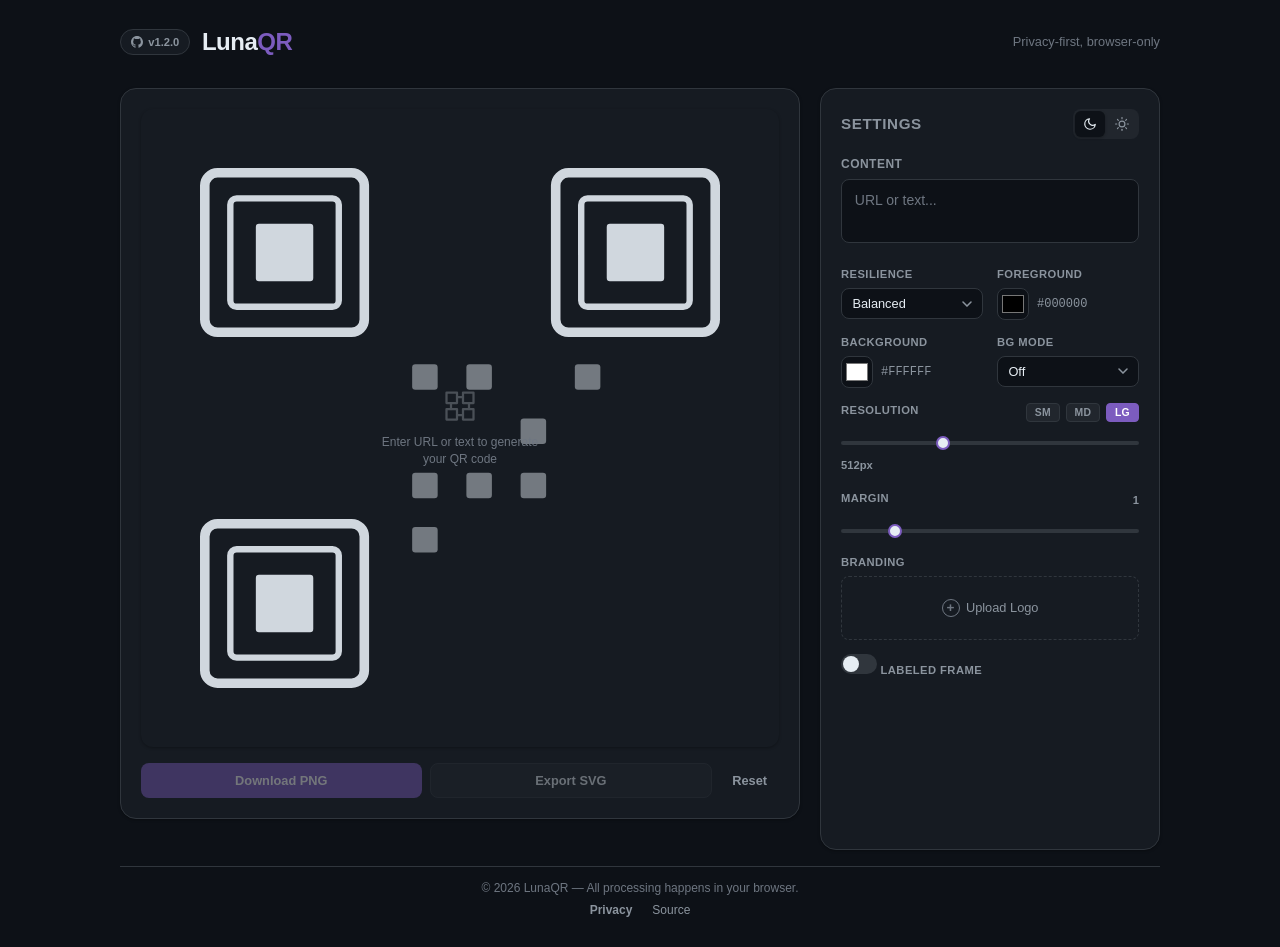
==== commit e67cf326: "refactor UI/UX 2.0" ====
--- a/doc/index.html
+++ b/doc/index.html
@@ -29,21 +29,15 @@
 
     <title>LunaQR | Fast, Private, Premium</title>
     <link rel="icon" type="image/png" href="./assets/luna.webp" />
-    <meta name="google-adsense-account" content="ca-pub-6433842942378095" />
-
     <link rel="preconnect" href="https://fonts.googleapis.com" />
     <link rel="preconnect" href="https://fonts.gstatic.com" crossorigin />
     <link
       href="https://fonts.googleapis.com/css2?family=Plus+Jakarta+Sans:wght@400;500;600;700&family=Outfit:wght@600;700&display=swap"
       rel="stylesheet"
     />
+    <meta http-equiv="Content-Security-Policy" content="default-src 'self'; style-src 'self' https://fonts.googleapis.com 'unsafe-inline'; font-src 'self' https://fonts.gstatic.com; img-src 'self' data: blob: https:;" />
 
     <script src="./js/vendor/qrcode.min.js" defer></script>
-    <script
-      async
-      src="https://pagead2.googlesyndication.com/pagead/js/adsbygoogle.js?client=ca-pub-6433842942378095"
-      crossorigin="anonymous"
-    ></script>
     <link rel="stylesheet" href="./css/styles.css" />
     <script src="./js/main.js" defer></script>
   </head>
@@ -71,6 +65,10 @@
         <section class="preview-panel">
           <div class="preview-card card">
             <div id="qrContainer" class="qr-canvas-wrap">
+              <div id="qrLoading" class="qr-loading hidden" aria-hidden="true">
+                <div class="spinner"></div>
+                <span>Generating…</span>
+              </div>
               <img
                 src="./assets/placeholder.svg"
                 alt="QR Preview"
@@ -78,6 +76,15 @@
                 width="512"
                 height="512"
               />
+              <div id="qrEmptyState" class="qr-empty-state">
+                <svg xmlns="http://www.w3.org/2000/svg" viewBox="0 0 24 24" fill="none" stroke="currentColor" stroke-width="1.5" stroke-linecap="round" stroke-linejoin="round">
+                  <rect x="3" y="3" width="7" height="7"/><rect x="14" y="3" width="7" height="7"/>
+                  <rect x="14" y="14" width="7" height="7"/><rect x="3" y="14" width="7" height="7"/>
+                  <line x1="6" y1="10" x2="6" y2="14"/><line x1="10" y1="6" x2="14" y2="6"/>
+                  <line x1="18" y1="10" x2="18" y2="14"/><line x1="10" y1="18" x2="14" y2="18"/>
+                </svg>
+                <span>Enter URL or text to generate your QR code</span>
+              </div>
             </div>
 
             <div class="action-bar">
@@ -139,10 +146,25 @@
               </div>
 
               <div class="setting">
-                <label for="bgModeSelect">Appearance</label>
+                <label for="fgColor">Foreground</label>
+                <div class="color-wrap">
+                  <input id="fgColor" type="color" value="#000000" />
+                  <span class="color-label">Black</span>
+                </div>
+              </div>
+
+              <div class="setting">
+                <label for="bgColor">Background</label>
+                <div class="color-wrap">
+                  <input id="bgColor" type="color" value="#ffffff" />
+                  <span class="color-label">White</span>
+                </div>
+              </div>
+
+              <div class="setting">
+                <label for="bgModeSelect">Bg Mode</label>
                 <select id="bgModeSelect">
-                  <option value="light">Light</option>
-                  <option value="dark">Dark</option>
+                  <option value="off">Off</option>
                   <option value="transparent">Transparent</option>
                 </select>
               </div>
@@ -150,9 +172,14 @@
               <div class="setting full-width">
                 <div class="label-row">
                   <label for="sizeRange">Resolution</label>
-                  <span class="value-tag"><span id="sizeValue">512</span>px</span>
+                  <div class="size-presets">
+                    <button type="button" class="size-preset" data-size="256">SM</button>
+                    <button type="button" class="size-preset" data-size="512">MD</button>
+                    <button type="button" class="size-preset active" data-size="1024">LG</button>
+                  </div>
                 </div>
                 <input id="sizeRange" type="range" min="256" max="1024" step="64" value="512" />
+                <span class="value-tag"><span id="sizeValue">512</span>px</span>
               </div>
 
               <div class="setting full-width">
@@ -165,12 +192,13 @@
 
               <div class="setting full-width logo-setting">
                 <label>Branding</label>
-                <div class="file-upload-wrapper">
+                <div class="file-upload-wrapper" id="logoUploadArea">
                   <input id="logoInput" type="file" accept="image/png,image/jpeg,image/webp" />
-                  <div class="file-dummy">
+                  <div class="file-dummy" id="logoDummy">
                     <span class="upload-icon">+</span>
                     <span class="upload-text">Upload Logo</span>
                   </div>
+                  <img id="logoPreview" class="hidden" alt="Logo preview" />
                 </div>
                 <div id="logoControls" class="hidden">
                   <div class="label-row">
@@ -180,6 +208,13 @@
                   <input id="logoSizeRange" type="range" min="12" max="30" step="1" value="20" />
                   <button id="removeLogoBtn" type="button" class="btn-text">Remove logo</button>
                 </div>
+              </div>
+
+              <div class="setting full-width">
+                <label class="toggle-row">
+                  <input id="frameToggle" type="checkbox" />
+                  <span>Labeled frame</span>
+                </label>
               </div>
             </div>
           </form>
@@ -202,7 +237,6 @@
         <div class="scroll-area">
           <p><strong>100% Client-Side.</strong> Your data never leaves your browser. We don't have a backend to store your URLs or text.</p>
           <p><strong>Local Storage.</strong> We only save your theme preference locally.</p>
-          <p><strong>Third-Parties.</strong> We use Google AdSense for hosting costs. They may use cookies for ad delivery.</p>
           <p><strong>Contact.</strong> <a href="mailto:luna-administrator@proton.me">luna-administrator@proton.me</a></p>
         </div>
         <button id="close-modal" class="btn-primary">Got it</button>
--- a/doc/css/styles.css
+++ b/doc/css/styles.css
@@ -2,7 +2,6 @@
   --font-display: "Outfit", sans-serif;
   --font-body: "Plus Jakarta Sans", sans-serif;
 
-  /* Lunar Dark (default) — inspired by GitHub Dark with lunar purple accent */
   --bg: #0d1117;
   --bg-accent: #161b22;
   --surface: #161b22;
@@ -63,6 +62,7 @@
   justify-content: center;
   padding: 1rem;
   -webkit-font-smoothing: antialiased;
+  transition: background 0.2s, color 0.2s;
 }
 
 .app-container {
@@ -106,7 +106,7 @@
   font-size: 0.7rem;
   font-weight: 600;
   color: var(--text-muted);
-  transition: border-color 0.2s;
+  transition: border-color 0.2s, background 0.2s;
   white-space: nowrap;
 }
 
@@ -143,6 +143,7 @@
   border: 1px solid var(--surface-border);
   border-radius: var(--radius-lg);
   box-shadow: var(--shadow-sm);
+  transition: background 0.2s, border-color 0.2s, box-shadow 0.2s;
 }
 
 /* ─── Controls Panel ─── */
@@ -243,7 +244,7 @@
   font-size: 0.875rem;
   line-height: 1.5;
   resize: none;
-  transition: border-color 0.15s, box-shadow 0.15s;
+  transition: border-color 0.15s, box-shadow 0.15s, background 0.2s;
 }
 
 textarea:focus {
@@ -286,7 +287,7 @@
   font-size: 0.8rem;
   font-family: inherit;
   cursor: pointer;
-  transition: border-color 0.15s;
+  transition: border-color 0.15s, background 0.2s;
   appearance: none;
   background-image: url("data:image/svg+xml,%3Csvg xmlns='http://www.w3.org/2000/svg' width='10' height='6'%3E%3Cpath d='M1 1l4 4 4-4' stroke='%238b949e' fill='none' stroke-width='1.5' stroke-linecap='round'/%3E%3C/svg%3E");
   background-repeat: no-repeat;
@@ -312,6 +313,70 @@
   font-weight: 600;
   color: var(--text-muted);
   font-variant-numeric: tabular-nums;
+}
+
+/* Color Picker */
+
+.color-wrap {
+  display: flex;
+  align-items: center;
+  gap: 0.5rem;
+}
+
+.color-wrap input[type="color"] {
+  width: 32px;
+  height: 32px;
+  padding: 2px;
+  border: 1px solid var(--surface-border);
+  border-radius: var(--radius-sm);
+  background: var(--input-bg);
+  cursor: pointer;
+}
+
+.color-wrap input[type="color"]:focus {
+  outline: none;
+  border-color: var(--primary);
+  box-shadow: 0 0 0 3px var(--focus-ring);
+}
+
+.color-label {
+  font-size: 0.75rem;
+  font-weight: 500;
+  color: var(--text-muted);
+  font-family: monospace;
+  text-transform: uppercase;
+}
+
+/* Size Presets */
+
+.size-presets {
+  display: flex;
+  gap: 0.35rem;
+}
+
+.size-preset {
+  font-size: 0.65rem;
+  font-weight: 700;
+  padding: 0.2rem 0.5rem;
+  border: 1px solid var(--surface-border);
+  border-radius: 4px;
+  background: var(--button-bg);
+  color: var(--text-muted);
+  cursor: pointer;
+  transition: all 0.15s;
+  font-family: inherit;
+  letter-spacing: 0.03em;
+}
+
+.size-preset:hover {
+  border-color: var(--primary);
+  color: var(--text);
+}
+
+.size-preset.active {
+  background: var(--primary);
+  border-color: var(--primary);
+  color: #fff;
 }
 
 /* Custom Range */
@@ -405,12 +470,70 @@
   color: var(--text-muted);
 }
 
+#logoPreview {
+  width: 100%;
+  height: 100%;
+  object-fit: contain;
+  padding: 6px;
+  pointer-events: none;
+}
+
 #logoControls {
   margin-top: 0.75rem;
   padding-top: 0.75rem;
   border-top: 1px solid var(--surface-border);
 }
 
+/* Toggle Row */
+
+.toggle-row {
+  display: flex;
+  align-items: center;
+  gap: 0.5rem;
+  cursor: pointer;
+  font-size: 0.75rem;
+  font-weight: 600;
+  color: var(--text-muted);
+  text-transform: uppercase;
+  letter-spacing: 0.04em;
+}
+
+.toggle-row input[type="checkbox"] {
+  width: 36px;
+  height: 20px;
+  appearance: none;
+  background: var(--surface-border);
+  border-radius: 10px;
+  position: relative;
+  cursor: pointer;
+  transition: background 0.2s;
+  flex-shrink: 0;
+}
+
+.toggle-row input[type="checkbox"]::before {
+  content: "";
+  position: absolute;
+  top: 2px;
+  left: 2px;
+  width: 16px;
+  height: 16px;
+  background: var(--text);
+  border-radius: 50%;
+  transition: transform 0.2s;
+}
+
+.toggle-row input[type="checkbox"]:checked {
+  background: var(--primary);
+}
+
+.toggle-row input[type="checkbox"]:checked::before {
+  transform: translateX(16px);
+}
+
+.toggle-row input[type="checkbox"]:focus-visible {
+  outline: 2px solid var(--focus-ring);
+}
+
 /* ─── Preview Panel ─── */
 
 .preview-panel {
@@ -431,7 +554,7 @@
 }
 
 .qr-canvas-wrap {
-  background: var(--qr-bg);
+  background: var(--surface);
   border-radius: var(--radius);
   box-shadow: var(--shadow-sm);
   width: 100%;
@@ -440,6 +563,8 @@
   justify-content: center;
   align-items: center;
   overflow: hidden;
+  position: relative;
+  transition: background 0.2s, box-shadow 0.2s;
 }
 
 .qr-canvas-wrap img {
@@ -447,6 +572,65 @@
   height: 100%;
   object-fit: contain;
   image-rendering: pixelated;
+}
+
+/* Loading Spinner */
+
+.qr-loading {
+  position: absolute;
+  inset: 0;
+  display: flex;
+  flex-direction: column;
+  align-items: center;
+  justify-content: center;
+  gap: 0.5rem;
+  background: var(--surface);
+  border-radius: var(--radius);
+  z-index: 10;
+  transition: background 0.2s;
+}
+
+.spinner {
+  width: 28px;
+  height: 28px;
+  border: 3px solid var(--surface-border);
+  border-top-color: var(--primary);
+  border-radius: 50%;
+  animation: spin 0.6s linear infinite;
+}
+
+.qr-loading span {
+  font-size: 0.75rem;
+  color: var(--text-muted);
+  font-weight: 500;
+}
+
+/* Empty State */
+
+.qr-empty-state {
+  position: absolute;
+  inset: 0;
+  display: flex;
+  flex-direction: column;
+  align-items: center;
+  justify-content: center;
+  gap: 0.6rem;
+  pointer-events: none;
+}
+
+.qr-empty-state svg {
+  width: 36px;
+  height: 36px;
+  opacity: 0.25;
+}
+
+.qr-empty-state span {
+  font-size: 0.75rem;
+  color: var(--text-subtle);
+  font-weight: 500;
+  text-align: center;
+  max-width: 180px;
+  line-height: 1.4;
 }
 
 .qr-placeholder {
@@ -471,6 +655,8 @@
   font-weight: 500;
   opacity: 0.5;
 }
+
+/* ─── Action Bar ─── */
 
 .action-bar {
   display: flex;
@@ -635,7 +821,7 @@
   padding: 1.75rem;
   z-index: 1;
   transform: translateY(12px);
-  transition: transform 0.25s cubic-bezier(0.16, 1, 0.3, 1);
+  transition: transform 0.25s cubic-bezier(0.16, 1, 0.3, 1), background 0.2s, border-color 0.2s;
 }
 
 #privacy-modal[aria-hidden="false"] .modal-content {
@@ -701,6 +887,10 @@
 
 /* ─── Animations ─── */
 
+@keyframes spin {
+  to { transform: rotate(360deg); }
+}
+
 @keyframes fadeUp {
   from { opacity: 0; transform: translateY(12px); }
   to { opacity: 1; transform: translateY(0); }
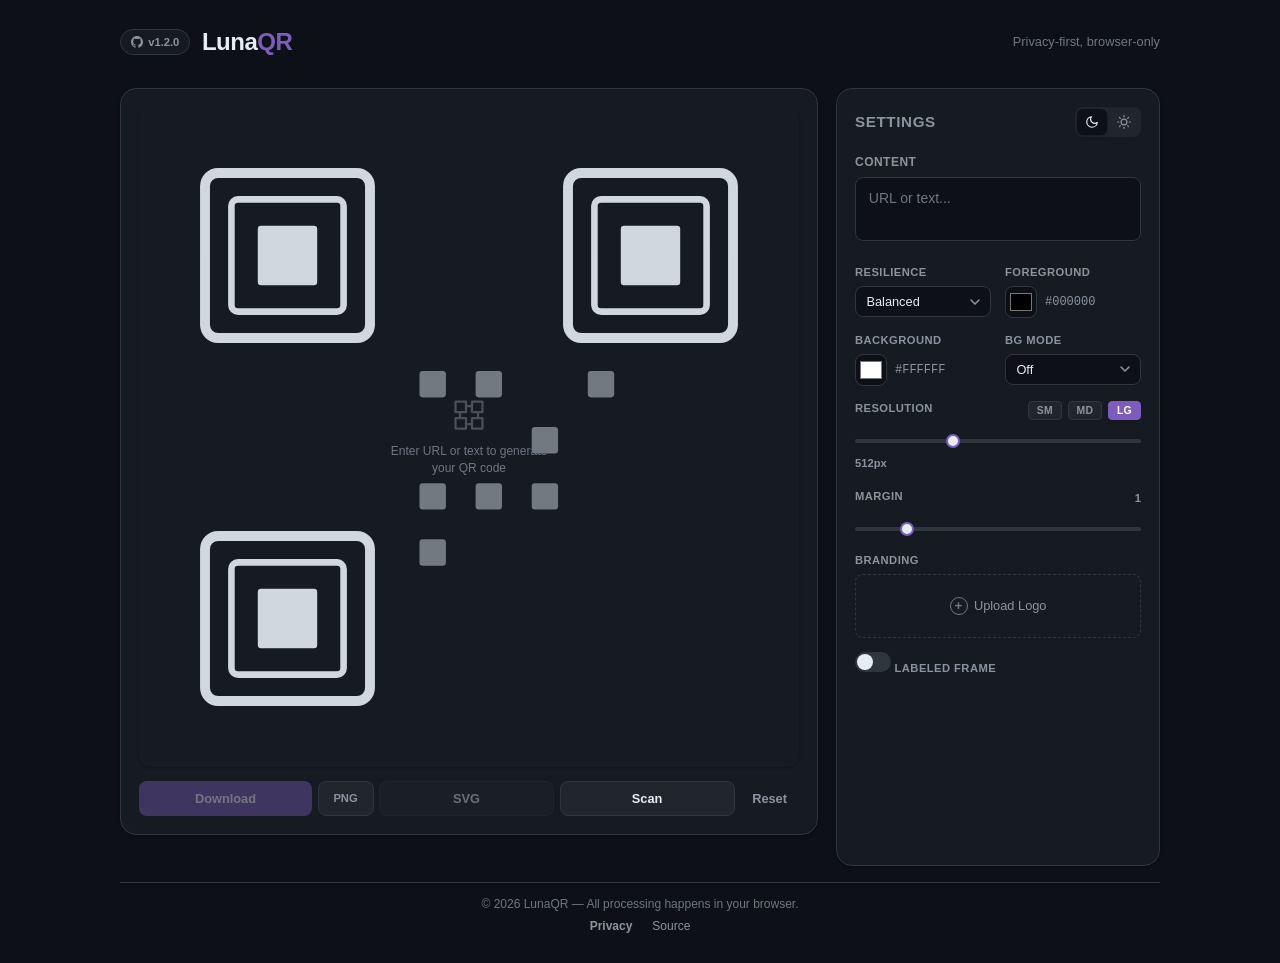
==== commit f3e8f041: "feat(core): add Pages deploy, camera scan, JPEG/WebP, URL hashes" ====
--- a/doc/index.html
+++ b/doc/index.html
@@ -38,6 +38,7 @@
     <meta http-equiv="Content-Security-Policy" content="default-src 'self'; style-src 'self' https://fonts.googleapis.com 'unsafe-inline'; font-src 'self' https://fonts.gstatic.com; img-src 'self' data: blob: https:;" />
 
     <script src="./js/vendor/qrcode.min.js" defer></script>
+    <script src="./js/vendor/jsqr.min.js" defer></script>
     <link rel="stylesheet" href="./css/styles.css" />
     <script src="./js/main.js" defer></script>
   </head>
@@ -88,12 +89,14 @@
             </div>
 
             <div class="action-bar">
-              <button id="downloadBtn" class="btn-primary" disabled>
-                Download PNG
-              </button>
-              <button id="downloadSvgBtn" class="btn-secondary" disabled>
-                Export SVG
-              </button>
+              <button id="downloadBtn" class="btn-primary" disabled>Download</button>
+              <select id="formatSelect" class="format-select">
+                <option value="png">PNG</option>
+                <option value="jpeg">JPEG</option>
+                <option value="webp">WebP</option>
+              </select>
+              <button id="downloadSvgBtn" class="btn-secondary" disabled>SVG</button>
+              <button id="scanBtn" class="btn-secondary">Scan</button>
               <button id="clearBtn" class="btn-ghost">Reset</button>
             </div>
           </div>
@@ -230,6 +233,18 @@
       </footer>
     </main>
 
+    <div id="scanner-modal" role="dialog" aria-modal="true" aria-hidden="true">
+      <div class="modal-glass"></div>
+      <div class="scanner-modal-content">
+        <video id="scannerVideo" autoplay playsinline></video>
+        <canvas id="scannerCanvas" hidden></canvas>
+        <div class="scanner-actions">
+          <span class="scanner-hint">Point camera at a QR code</span>
+          <button id="closeScannerBtn" class="btn-primary">Cancel</button>
+        </div>
+      </div>
+    </div>
+
     <div id="privacy-modal" role="dialog" aria-modal="true" aria-hidden="true">
       <div class="modal-glass"></div>
       <div class="modal-content">
--- a/doc/css/styles.css
+++ b/doc/css/styles.css
@@ -130,8 +130,8 @@
 
 .main-layout {
   display: grid;
-  grid-template-columns: 1fr 340px;
-  gap: 1.25rem;
+  grid-template-columns: 1fr 324px;
+  gap: 1.125rem;
   flex: 1;
   min-height: 0;
 }
@@ -149,7 +149,7 @@
 /* ─── Controls Panel ─── */
 
 .controls-panel {
-  padding: 1.25rem;
+  padding: 1.125rem;
   display: flex;
   flex-direction: column;
 }
@@ -548,8 +548,8 @@
   flex-direction: column;
   align-items: center;
   justify-content: center;
-  padding: 1.25rem;
-  gap: 1rem;
+  padding: 1.125rem;
+  gap: 0.875rem;
   text-align: center;
 }
 
@@ -660,7 +660,7 @@
 
 .action-bar {
   display: flex;
-  gap: 0.5rem;
+  gap: 0.35rem;
   width: 100%;
 }
 
@@ -670,6 +670,21 @@
 
 .action-bar .btn-secondary {
   flex: 1;
+}
+
+.format-select {
+  font-family: inherit;
+  font-size: 0.7rem;
+  font-weight: 600;
+  padding: 0 0.4rem;
+  border: 1px solid var(--surface-border);
+  border-radius: var(--radius-sm);
+  background: var(--button-bg);
+  color: var(--text-muted);
+  cursor: pointer;
+  appearance: none;
+  min-width: 56px;
+  text-align: center;
 }
 
 /* ─── Buttons ─── */
@@ -905,6 +920,64 @@
   to { opacity: 0; transform: translateY(6px); }
 }
 
+/* ─── Scanner Modal ─── */
+
+#scanner-modal {
+  position: fixed;
+  inset: 0;
+  z-index: 100;
+  display: flex;
+  justify-content: center;
+  align-items: center;
+  padding: 1.5rem;
+  opacity: 0;
+  pointer-events: none;
+  transition: opacity 0.25s;
+}
+
+#scanner-modal[aria-hidden="false"] {
+  opacity: 1;
+  pointer-events: auto;
+}
+
+.scanner-modal-content {
+  position: relative;
+  background: var(--surface);
+  border: 1px solid var(--surface-border);
+  border-radius: var(--radius-lg);
+  width: 100%;
+  max-width: 480px;
+  overflow: hidden;
+  z-index: 1;
+  transform: translateY(12px);
+  transition: transform 0.25s cubic-bezier(0.16, 1, 0.3, 1), background 0.2s, border-color 0.2s;
+}
+
+#scanner-modal[aria-hidden="false"] .scanner-modal-content {
+  transform: translateY(0);
+}
+
+#scannerVideo {
+  display: block;
+  width: 100%;
+  aspect-ratio: 1;
+  object-fit: cover;
+  background: #000;
+}
+
+.scanner-actions {
+  display: flex;
+  align-items: center;
+  gap: 1rem;
+  padding: 1rem 1.25rem;
+}
+
+.scanner-hint {
+  flex: 1;
+  font-size: 0.8rem;
+  color: var(--text-muted);
+}
+
 /* ─── Utility ─── */
 
 .hidden {
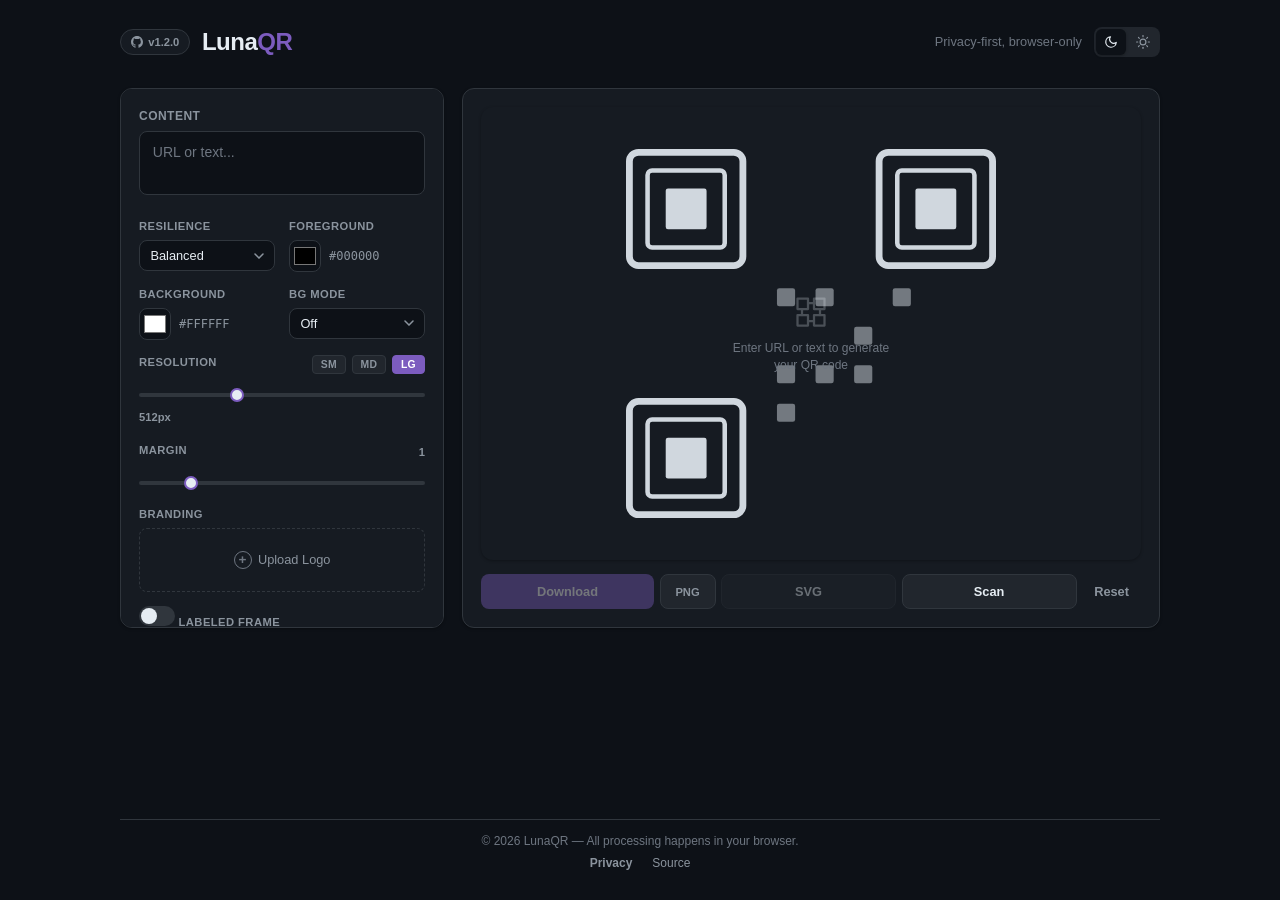
==== commit b9322bf5: "refactor(ui): settings on left, 60vh cards, move theme toggle to header" ====
--- a/doc/index.html
+++ b/doc/index.html
@@ -59,10 +59,127 @@
           <span>v1.2.0</span>
         </a>
         <h1>Luna<span>QR</span></h1>
-        <span class="tagline">Privacy-first, browser-only</span>
+        <div class="header-end">
+          <span class="tagline">Privacy-first, browser-only</span>
+          <div class="theme-toggle" role="radiogroup" aria-label="Color theme">
+            <button data-theme="dark" class="theme-btn active" role="radio" aria-checked="true" aria-label="Dark theme">
+              <svg xmlns="http://www.w3.org/2000/svg" viewBox="0 0 24 24" fill="none" stroke="currentColor" stroke-width="2" stroke-linecap="round" stroke-linejoin="round">
+                <path d="M21 12.79A9 9 0 1 1 11.21 3 7 7 0 0 0 21 12.79z"/>
+              </svg>
+            </button>
+            <button data-theme="light" class="theme-btn" role="radio" aria-checked="false" aria-label="Light theme">
+              <svg xmlns="http://www.w3.org/2000/svg" viewBox="0 0 24 24" fill="none" stroke="currentColor" stroke-width="2" stroke-linecap="round" stroke-linejoin="round">
+                <circle cx="12" cy="12" r="5"/>
+                <line x1="12" y1="1" x2="12" y2="3"/><line x1="12" y1="21" x2="12" y2="23"/>
+                <line x1="4.22" y1="4.22" x2="5.64" y2="5.64"/><line x1="18.36" y1="18.36" x2="19.78" y2="19.78"/>
+                <line x1="1" y1="12" x2="3" y2="12"/><line x1="21" y1="12" x2="23" y2="12"/>
+                <line x1="4.22" y1="19.78" x2="5.64" y2="18.36"/><line x1="18.36" y1="5.64" x2="19.78" y2="4.22"/>
+              </svg>
+            </button>
+          </div>
+        </div>
       </header>
 
       <div class="main-layout">
+        <aside class="controls-panel card">
+          <form id="qrForm" class="config-form" novalidate>
+            <div class="input-group">
+              <label for="inputText">Content</label>
+              <textarea
+                id="inputText"
+                placeholder="URL or text..."
+                rows="2"
+                maxlength="4296"
+                required
+              ></textarea>
+            </div>
+
+            <div class="settings-grid">
+              <div class="setting">
+                <label for="eccSelect">Resilience</label>
+                <select id="eccSelect">
+                  <option value="M">Balanced</option>
+                  <option value="L">Compact</option>
+                  <option value="Q">Robust</option>
+                  <option value="H">Maximum</option>
+                </select>
+              </div>
+
+              <div class="setting">
+                <label for="fgColor">Foreground</label>
+                <div class="color-wrap">
+                  <input id="fgColor" type="color" value="#000000" />
+                  <span class="color-label">Black</span>
+                </div>
+              </div>
+
+              <div class="setting">
+                <label for="bgColor">Background</label>
+                <div class="color-wrap">
+                  <input id="bgColor" type="color" value="#ffffff" />
+                  <span class="color-label">White</span>
+                </div>
+              </div>
+
+              <div class="setting">
+                <label for="bgModeSelect">Bg Mode</label>
+                <select id="bgModeSelect">
+                  <option value="off">Off</option>
+                  <option value="transparent">Transparent</option>
+                </select>
+              </div>
+
+              <div class="setting full-width">
+                <div class="label-row">
+                  <label for="sizeRange">Resolution</label>
+                  <div class="size-presets">
+                    <button type="button" class="size-preset" data-size="256">SM</button>
+                    <button type="button" class="size-preset" data-size="512">MD</button>
+                    <button type="button" class="size-preset active" data-size="1024">LG</button>
+                  </div>
+                </div>
+                <input id="sizeRange" type="range" min="256" max="1024" step="64" value="512" />
+                <span class="value-tag"><span id="sizeValue">512</span>px</span>
+              </div>
+
+              <div class="setting full-width">
+                <div class="label-row">
+                  <label for="marginRange">Margin</label>
+                  <span class="value-tag"><span id="marginValue">1</span></span>
+                </div>
+                <input id="marginRange" type="range" min="0" max="6" step="1" value="1" />
+              </div>
+
+              <div class="setting full-width logo-setting">
+                <label>Branding</label>
+                <div class="file-upload-wrapper" id="logoUploadArea">
+                  <input id="logoInput" type="file" accept="image/png,image/jpeg,image/webp" />
+                  <div class="file-dummy" id="logoDummy">
+                    <span class="upload-icon">+</span>
+                    <span class="upload-text">Upload Logo</span>
+                  </div>
+                  <img id="logoPreview" class="hidden" alt="Logo preview" />
+                </div>
+                <div id="logoControls" class="hidden">
+                  <div class="label-row">
+                    <label for="logoSizeRange">Scale</label>
+                    <span class="value-tag"><span id="logoSizeValue">20</span>%</span>
+                  </div>
+                  <input id="logoSizeRange" type="range" min="12" max="30" step="1" value="20" />
+                  <button id="removeLogoBtn" type="button" class="btn-text">Remove logo</button>
+                </div>
+              </div>
+
+              <div class="setting full-width">
+                <label class="toggle-row">
+                  <input id="frameToggle" type="checkbox" />
+                  <span>Labeled frame</span>
+                </label>
+              </div>
+            </div>
+          </form>
+        </aside>
+
         <section class="preview-panel">
           <div class="preview-card card">
             <div id="qrContainer" class="qr-canvas-wrap">
@@ -103,125 +220,6 @@
 
           <div id="formMessage" class="status-message" aria-live="polite"></div>
         </section>
-
-        <aside class="controls-panel card">
-          <div class="panel-header">
-            <h2>Settings</h2>
-            <div class="theme-toggle" role="radiogroup" aria-label="Color theme">
-              <button data-theme="dark" class="theme-btn active" role="radio" aria-checked="true" aria-label="Dark theme">
-                <svg xmlns="http://www.w3.org/2000/svg" viewBox="0 0 24 24" fill="none" stroke="currentColor" stroke-width="2" stroke-linecap="round" stroke-linejoin="round">
-                  <path d="M21 12.79A9 9 0 1 1 11.21 3 7 7 0 0 0 21 12.79z"/>
-                </svg>
-              </button>
-              <button data-theme="light" class="theme-btn" role="radio" aria-checked="false" aria-label="Light theme">
-                <svg xmlns="http://www.w3.org/2000/svg" viewBox="0 0 24 24" fill="none" stroke="currentColor" stroke-width="2" stroke-linecap="round" stroke-linejoin="round">
-                  <circle cx="12" cy="12" r="5"/>
-                  <line x1="12" y1="1" x2="12" y2="3"/><line x1="12" y1="21" x2="12" y2="23"/>
-                  <line x1="4.22" y1="4.22" x2="5.64" y2="5.64"/><line x1="18.36" y1="18.36" x2="19.78" y2="19.78"/>
-                  <line x1="1" y1="12" x2="3" y2="12"/><line x1="21" y1="12" x2="23" y2="12"/>
-                  <line x1="4.22" y1="19.78" x2="5.64" y2="18.36"/><line x1="18.36" y1="5.64" x2="19.78" y2="4.22"/>
-                </svg>
-              </button>
-            </div>
-          </div>
-
-          <form id="qrForm" class="config-form" novalidate>
-            <div class="input-group">
-              <label for="inputText">Content</label>
-              <textarea
-                id="inputText"
-                placeholder="URL or text..."
-                rows="2"
-                maxlength="4296"
-                required
-              ></textarea>
-            </div>
-
-            <div class="settings-grid">
-              <div class="setting">
-                <label for="eccSelect">Resilience</label>
-                <select id="eccSelect">
-                  <option value="M">Balanced</option>
-                  <option value="L">Compact</option>
-                  <option value="Q">Robust</option>
-                  <option value="H">Maximum</option>
-                </select>
-              </div>
-
-              <div class="setting">
-                <label for="fgColor">Foreground</label>
-                <div class="color-wrap">
-                  <input id="fgColor" type="color" value="#000000" />
-                  <span class="color-label">Black</span>
-                </div>
-              </div>
-
-              <div class="setting">
-                <label for="bgColor">Background</label>
-                <div class="color-wrap">
-                  <input id="bgColor" type="color" value="#ffffff" />
-                  <span class="color-label">White</span>
-                </div>
-              </div>
-
-              <div class="setting">
-                <label for="bgModeSelect">Bg Mode</label>
-                <select id="bgModeSelect">
-                  <option value="off">Off</option>
-                  <option value="transparent">Transparent</option>
-                </select>
-              </div>
-
-              <div class="setting full-width">
-                <div class="label-row">
-                  <label for="sizeRange">Resolution</label>
-                  <div class="size-presets">
-                    <button type="button" class="size-preset" data-size="256">SM</button>
-                    <button type="button" class="size-preset" data-size="512">MD</button>
-                    <button type="button" class="size-preset active" data-size="1024">LG</button>
-                  </div>
-                </div>
-                <input id="sizeRange" type="range" min="256" max="1024" step="64" value="512" />
-                <span class="value-tag"><span id="sizeValue">512</span>px</span>
-              </div>
-
-              <div class="setting full-width">
-                <div class="label-row">
-                  <label for="marginRange">Margin</label>
-                  <span class="value-tag"><span id="marginValue">1</span></span>
-                </div>
-                <input id="marginRange" type="range" min="0" max="6" step="1" value="1" />
-              </div>
-
-              <div class="setting full-width logo-setting">
-                <label>Branding</label>
-                <div class="file-upload-wrapper" id="logoUploadArea">
-                  <input id="logoInput" type="file" accept="image/png,image/jpeg,image/webp" />
-                  <div class="file-dummy" id="logoDummy">
-                    <span class="upload-icon">+</span>
-                    <span class="upload-text">Upload Logo</span>
-                  </div>
-                  <img id="logoPreview" class="hidden" alt="Logo preview" />
-                </div>
-                <div id="logoControls" class="hidden">
-                  <div class="label-row">
-                    <label for="logoSizeRange">Scale</label>
-                    <span class="value-tag"><span id="logoSizeValue">20</span>%</span>
-                  </div>
-                  <input id="logoSizeRange" type="range" min="12" max="30" step="1" value="20" />
-                  <button id="removeLogoBtn" type="button" class="btn-text">Remove logo</button>
-                </div>
-              </div>
-
-              <div class="setting full-width">
-                <label class="toggle-row">
-                  <input id="frameToggle" type="checkbox" />
-                  <span>Labeled frame</span>
-                </label>
-              </div>
-            </div>
-          </form>
-        </aside>
       </div>
 
       <footer class="app-footer">
--- a/doc/css/styles.css
+++ b/doc/css/styles.css
@@ -119,8 +119,14 @@
   height: 12px;
 }
 
+.header-end {
+  margin-left: auto;
+  display: flex;
+  align-items: center;
+  gap: 0.75rem;
+}
+
 .tagline {
-  margin-left: auto;
   font-size: 0.8rem;
   color: var(--text-subtle);
   font-weight: 500;
@@ -130,7 +136,7 @@
 
 .main-layout {
   display: grid;
-  grid-template-columns: 1fr 324px;
+  grid-template-columns: 324px 1fr;
   gap: 1.125rem;
   flex: 1;
   min-height: 0;
@@ -141,7 +147,7 @@
 .card {
   background: var(--surface);
   border: 1px solid var(--surface-border);
-  border-radius: var(--radius-lg);
+  border-radius: var(--radius);
   box-shadow: var(--shadow-sm);
   transition: background 0.2s, border-color 0.2s, box-shadow 0.2s;
 }
@@ -152,22 +158,8 @@
   padding: 1.125rem;
   display: flex;
   flex-direction: column;
-}
-
-.panel-header {
-  display: flex;
-  justify-content: space-between;
-  align-items: center;
-  margin-bottom: 1rem;
-}
-
-.panel-header h2 {
-  font-family: var(--font-display);
-  font-size: 0.95rem;
-  font-weight: 600;
-  color: var(--text-muted);
-  text-transform: uppercase;
-  letter-spacing: 0.04em;
+  max-height: 60vh;
+  overflow-y: auto;
 }
 
 /* Theme Toggle */
@@ -551,6 +543,7 @@
   padding: 1.125rem;
   gap: 0.875rem;
   text-align: center;
+  max-height: 60vh;
 }
 
 .qr-canvas-wrap {
@@ -1004,10 +997,6 @@
     display: none;
   }
 
-  .controls-panel {
-    order: 2;
-  }
-
 }
 
 @media (max-width: 500px) {
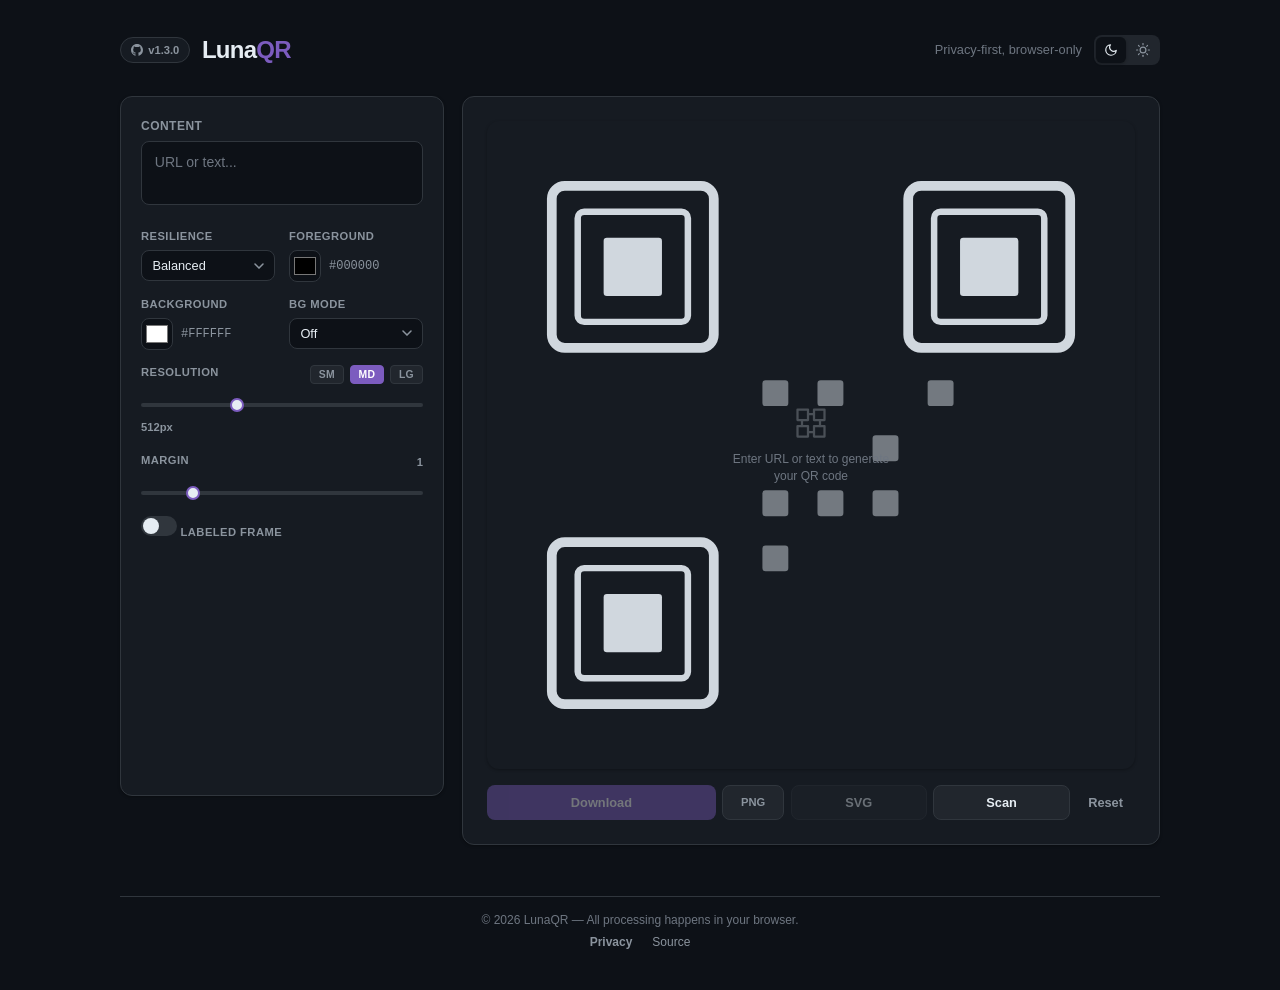
==== commit 2156cba3: "chore(core): remove logo overlay feature" ====
--- a/doc/index.html
+++ b/doc/index.html
@@ -48,7 +48,7 @@
     <main class="app-container">
       <header class="app-header">
         <a
-          href="https://github.com/Pamperito74/luna-qr"
+          href="https://github.com/luxbase/luna-qr"
           target="_blank"
           rel="noopener noreferrer"
           class="badge-link"
@@ -56,7 +56,7 @@
           <svg xmlns="http://www.w3.org/2000/svg" viewBox="0 0 16 16" fill="currentColor">
             <path d="M8 0C3.58 0 0 3.58 0 8c0 3.54 2.29 6.53 5.47 7.59.4.07.55-.17.55-.38 0-.19-.01-.82-.01-1.49-2.01.37-2.53-.49-2.69-.94-.09-.23-.48-.94-.82-1.13-.28-.15-.68-.52-.01-.53.63-.01 1.08.58 1.23.82.72 1.21 1.87.87 2.33.66.07-.52.28-.87.51-1.07-1.78-.2-3.64-.89-3.64-3.95 0-.87.31-1.59.82-2.15-.08-.2-.36-1.02.08-2.12 0 0 .67-.21 2.2.82.64-.18 1.32-.27 2-.27.68 0 1.36.09 2 .27 1.53-1.04 2.2-.82 2.2-.82.44 1.1.16 1.92.08 2.12.51.56.82 1.27.82 2.15 0 3.07-1.87 3.75-3.65 3.95.29.25.54.73.54 1.48 0 1.07-.01 1.93-.01 2.2 0 .21.15.46.55.38A8.013 8.013 0 0016 8c0-4.42-3.58-8-8-8z"/>
           </svg>
-          <span>v1.2.0</span>
+          <span>v1.3.0</span>
         </a>
         <h1>Luna<span>QR</span></h1>
         <div class="header-end">
@@ -134,8 +134,8 @@
                   <label for="sizeRange">Resolution</label>
                   <div class="size-presets">
                     <button type="button" class="size-preset" data-size="256">SM</button>
-                    <button type="button" class="size-preset" data-size="512">MD</button>
-                    <button type="button" class="size-preset active" data-size="1024">LG</button>
+                    <button type="button" class="size-preset active" data-size="512">MD</button>
+                    <button type="button" class="size-preset" data-size="1024">LG</button>
                   </div>
                 </div>
                 <input id="sizeRange" type="range" min="256" max="1024" step="64" value="512" />
@@ -148,26 +148,6 @@
                   <span class="value-tag"><span id="marginValue">1</span></span>
                 </div>
                 <input id="marginRange" type="range" min="0" max="6" step="1" value="1" />
-              </div>
-
-              <div class="setting full-width logo-setting">
-                <label>Branding</label>
-                <div class="file-upload-wrapper" id="logoUploadArea">
-                  <input id="logoInput" type="file" accept="image/png,image/jpeg,image/webp" />
-                  <div class="file-dummy" id="logoDummy">
-                    <span class="upload-icon">+</span>
-                    <span class="upload-text">Upload Logo</span>
-                  </div>
-                  <img id="logoPreview" class="hidden" alt="Logo preview" />
-                </div>
-                <div id="logoControls" class="hidden">
-                  <div class="label-row">
-                    <label for="logoSizeRange">Scale</label>
-                    <span class="value-tag"><span id="logoSizeValue">20</span>%</span>
-                  </div>
-                  <input id="logoSizeRange" type="range" min="12" max="30" step="1" value="20" />
-                  <button id="removeLogoBtn" type="button" class="btn-text">Remove logo</button>
-                </div>
               </div>
 
               <div class="setting full-width">
@@ -226,7 +206,7 @@
         <p>&copy; <span id="year"></span> LunaQR &mdash; All processing happens in your browser.</p>
         <div class="footer-links">
           <button id="privacy-btn">Privacy</button>
-          <a href="https://github.com/Pamperito74/luna-qr" target="_blank" rel="noopener noreferrer">Source</a>
+          <a href="https://github.com/luxbase/luna-qr" target="_blank" rel="noopener noreferrer">Source</a>
         </div>
       </footer>
     </main>
--- a/doc/css/styles.css
+++ b/doc/css/styles.css
@@ -57,12 +57,12 @@
   background: var(--bg);
   color: var(--text);
   line-height: 1.5;
-  min-height: 100vh;
+  min-height: 100dvh;
   display: flex;
   justify-content: center;
-  padding: 1rem;
+  padding: 1.5rem;
   -webkit-font-smoothing: antialiased;
-  transition: background 0.2s, color 0.2s;
+  transition: background 0.3s ease, color 0.3s ease;
 }
 
 .app-container {
@@ -86,8 +86,9 @@
   font-family: var(--font-display);
   font-size: 1.5rem;
   font-weight: 700;
-  letter-spacing: -0.02em;
+  letter-spacing: -0.03em;
   color: var(--text);
+  user-select: none;
 }
 
 .app-header h1 span {
@@ -149,17 +150,32 @@
   border: 1px solid var(--surface-border);
   border-radius: var(--radius);
   box-shadow: var(--shadow-sm);
-  transition: background 0.2s, border-color 0.2s, box-shadow 0.2s;
+  transition: background 0.3s ease, border-color 0.3s ease, box-shadow 0.3s ease;
 }
 
 /* ─── Controls Panel ─── */
 
 .controls-panel {
-  padding: 1.125rem;
+  padding: 1.25rem;
   display: flex;
   flex-direction: column;
-  max-height: 60vh;
+  max-height: calc(100dvh - 200px);
   overflow-y: auto;
+  scrollbar-width: thin;
+  scrollbar-color: var(--surface-border) transparent;
+}
+
+.controls-panel::-webkit-scrollbar {
+  width: 5px;
+}
+
+.controls-panel::-webkit-scrollbar-track {
+  background: transparent;
+}
+
+.controls-panel::-webkit-scrollbar-thumb {
+  background: var(--surface-border);
+  border-radius: 4px;
 }
 
 /* Theme Toggle */
@@ -402,80 +418,6 @@
   box-shadow: 0 0 0 3px var(--focus-ring);
 }
 
-/* File Upload */
-
-.logo-setting {
-  margin-top: auto;
-}
-
-.file-upload-wrapper {
-  position: relative;
-  width: 100%;
-  height: 64px;
-  border: 1.5px dashed var(--surface-border);
-  border-radius: var(--radius-sm);
-  display: flex;
-  justify-content: center;
-  align-items: center;
-  transition: border-color 0.15s, background 0.15s;
-  overflow: hidden;
-}
-
-.file-upload-wrapper:hover {
-  border-color: var(--primary);
-  background: var(--primary-muted);
-}
-
-#logoInput {
-  position: absolute;
-  width: 100%;
-  height: 100%;
-  opacity: 0;
-  cursor: pointer;
-  z-index: 2;
-}
-
-.file-dummy {
-  display: flex;
-  align-items: center;
-  gap: 0.4rem;
-  pointer-events: none;
-}
-
-.upload-icon {
-  width: 18px;
-  height: 18px;
-  display: flex;
-  align-items: center;
-  justify-content: center;
-  border: 1.5px solid var(--text-subtle);
-  border-radius: 50%;
-  color: var(--text-subtle);
-  font-size: 0.85rem;
-  font-weight: 600;
-  line-height: 1;
-}
-
-.upload-text {
-  font-size: 0.8rem;
-  font-weight: 500;
-  color: var(--text-muted);
-}
-
-#logoPreview {
-  width: 100%;
-  height: 100%;
-  object-fit: contain;
-  padding: 6px;
-  pointer-events: none;
-}
-
-#logoControls {
-  margin-top: 0.75rem;
-  padding-top: 0.75rem;
-  border-top: 1px solid var(--surface-border);
-}
-
 /* Toggle Row */
 
 .toggle-row {
@@ -540,10 +482,13 @@
   flex-direction: column;
   align-items: center;
   justify-content: center;
-  padding: 1.125rem;
-  gap: 0.875rem;
+  padding: 1.5rem;
+  gap: 1rem;
   text-align: center;
-  max-height: 60vh;
+}
+
+.preview-card:hover {
+  box-shadow: var(--shadow-md);
 }
 
 .qr-canvas-wrap {
@@ -557,14 +502,14 @@
   align-items: center;
   overflow: hidden;
   position: relative;
-  transition: background 0.2s, box-shadow 0.2s;
+  transition: background 0.3s ease, box-shadow 0.3s ease;
 }
 
 .qr-canvas-wrap img {
   width: 100%;
   height: 100%;
   object-fit: contain;
-  image-rendering: pixelated;
+  transition: opacity 0.25s ease;
 }
 
 /* Loading Spinner */
@@ -576,11 +521,11 @@
   flex-direction: column;
   align-items: center;
   justify-content: center;
-  gap: 0.5rem;
+  gap: 0.75rem;
   background: var(--surface);
   border-radius: var(--radius);
   z-index: 10;
-  transition: background 0.2s;
+  transition: opacity 0.25s ease, background 0.3s ease;
 }
 
 .spinner {
@@ -653,12 +598,12 @@
 
 .action-bar {
   display: flex;
-  gap: 0.35rem;
+  gap: 0.4rem;
   width: 100%;
 }
 
 .action-bar .btn-primary {
-  flex: 1;
+  flex: 2;
 }
 
 .action-bar .btn-secondary {
@@ -669,15 +614,26 @@
   font-family: inherit;
   font-size: 0.7rem;
   font-weight: 600;
-  padding: 0 0.4rem;
+  padding: 0 0.6rem;
   border: 1px solid var(--surface-border);
   border-radius: var(--radius-sm);
   background: var(--button-bg);
   color: var(--text-muted);
   cursor: pointer;
   appearance: none;
-  min-width: 56px;
+  min-width: 62px;
   text-align: center;
+  transition: border-color 0.15s ease, background 0.15s ease;
+}
+
+.format-select:hover {
+  border-color: var(--primary);
+}
+
+.format-select:focus {
+  outline: none;
+  border-color: var(--primary);
+  box-shadow: 0 0 0 3px var(--focus-ring);
 }
 
 /* ─── Buttons ─── */
@@ -700,6 +656,11 @@
 
 .btn-primary:hover:not(:disabled) {
   background: var(--primary-hover);
+  transform: translateY(-0.5px);
+}
+
+.btn-primary:active:not(:disabled) {
+  transform: translateY(0);
 }
 
 .btn-primary:focus-visible {
@@ -715,6 +676,11 @@
 
 .btn-secondary:hover:not(:disabled) {
   background: var(--button-hover);
+  border-color: var(--text-subtle);
+}
+
+.btn-secondary:active:not(:disabled) {
+  transform: translateY(0);
 }
 
 .btn-secondary:focus-visible {
@@ -730,18 +696,6 @@
 .btn-ghost:hover {
   color: var(--text);
   background: var(--button-bg);
-}
-
-.btn-text {
-  background: transparent;
-  color: var(--primary);
-  font-size: 0.75rem;
-  padding: 0.35rem 0;
-}
-
-.btn-text:hover {
-  color: var(--primary-hover);
-  text-decoration: underline;
 }
 
 button:disabled {
@@ -761,8 +715,8 @@
 /* ─── Footer ─── */
 
 .app-footer {
-  margin-top: 1rem;
-  padding: 0.75rem 0;
+  margin-top: 1.25rem;
+  padding: 0.9rem 0;
   text-align: center;
   color: var(--text-subtle);
   font-size: 0.75rem;
@@ -805,7 +759,7 @@
   padding: 1.5rem;
   opacity: 0;
   pointer-events: none;
-  transition: opacity 0.25s;
+  transition: opacity 0.3s ease;
 }
 
 #privacy-modal[aria-hidden="false"] {
@@ -816,7 +770,9 @@
 .modal-glass {
   position: absolute;
   inset: 0;
-  background: rgba(0, 0, 0, 0.7);
+  background: rgba(0, 0, 0, 0.65);
+  backdrop-filter: blur(8px);
+  -webkit-backdrop-filter: blur(8px);
 }
 
 .modal-content {
@@ -925,12 +881,18 @@
   padding: 1.5rem;
   opacity: 0;
   pointer-events: none;
-  transition: opacity 0.25s;
+  transition: opacity 0.3s ease;
 }
 
 #scanner-modal[aria-hidden="false"] {
   opacity: 1;
   pointer-events: auto;
+}
+
+#scanner-modal .modal-glass {
+  background: rgba(0, 0, 0, 0.7);
+  backdrop-filter: blur(12px);
+  -webkit-backdrop-filter: blur(12px);
 }
 
 .scanner-modal-content {
@@ -997,9 +959,17 @@
     display: none;
   }
 
+  .controls-panel {
+    max-height: none;
+  }
+
 }
 
 @media (max-width: 500px) {
+  body {
+    padding: 0.5rem;
+  }
+
   .app-header {
     flex-wrap: wrap;
   }
@@ -1025,7 +995,18 @@
   }
 
   .action-bar {
-    flex-direction: column;
+    flex-wrap: wrap;
+  }
+
+  .action-bar .btn-primary {
+    flex: 1 1 100%;
+    order: -1;
+  }
+
+  .action-bar .btn-secondary,
+  .action-bar .btn-ghost,
+  .format-select {
+    flex: 1;
   }
 
   .preview-card {
